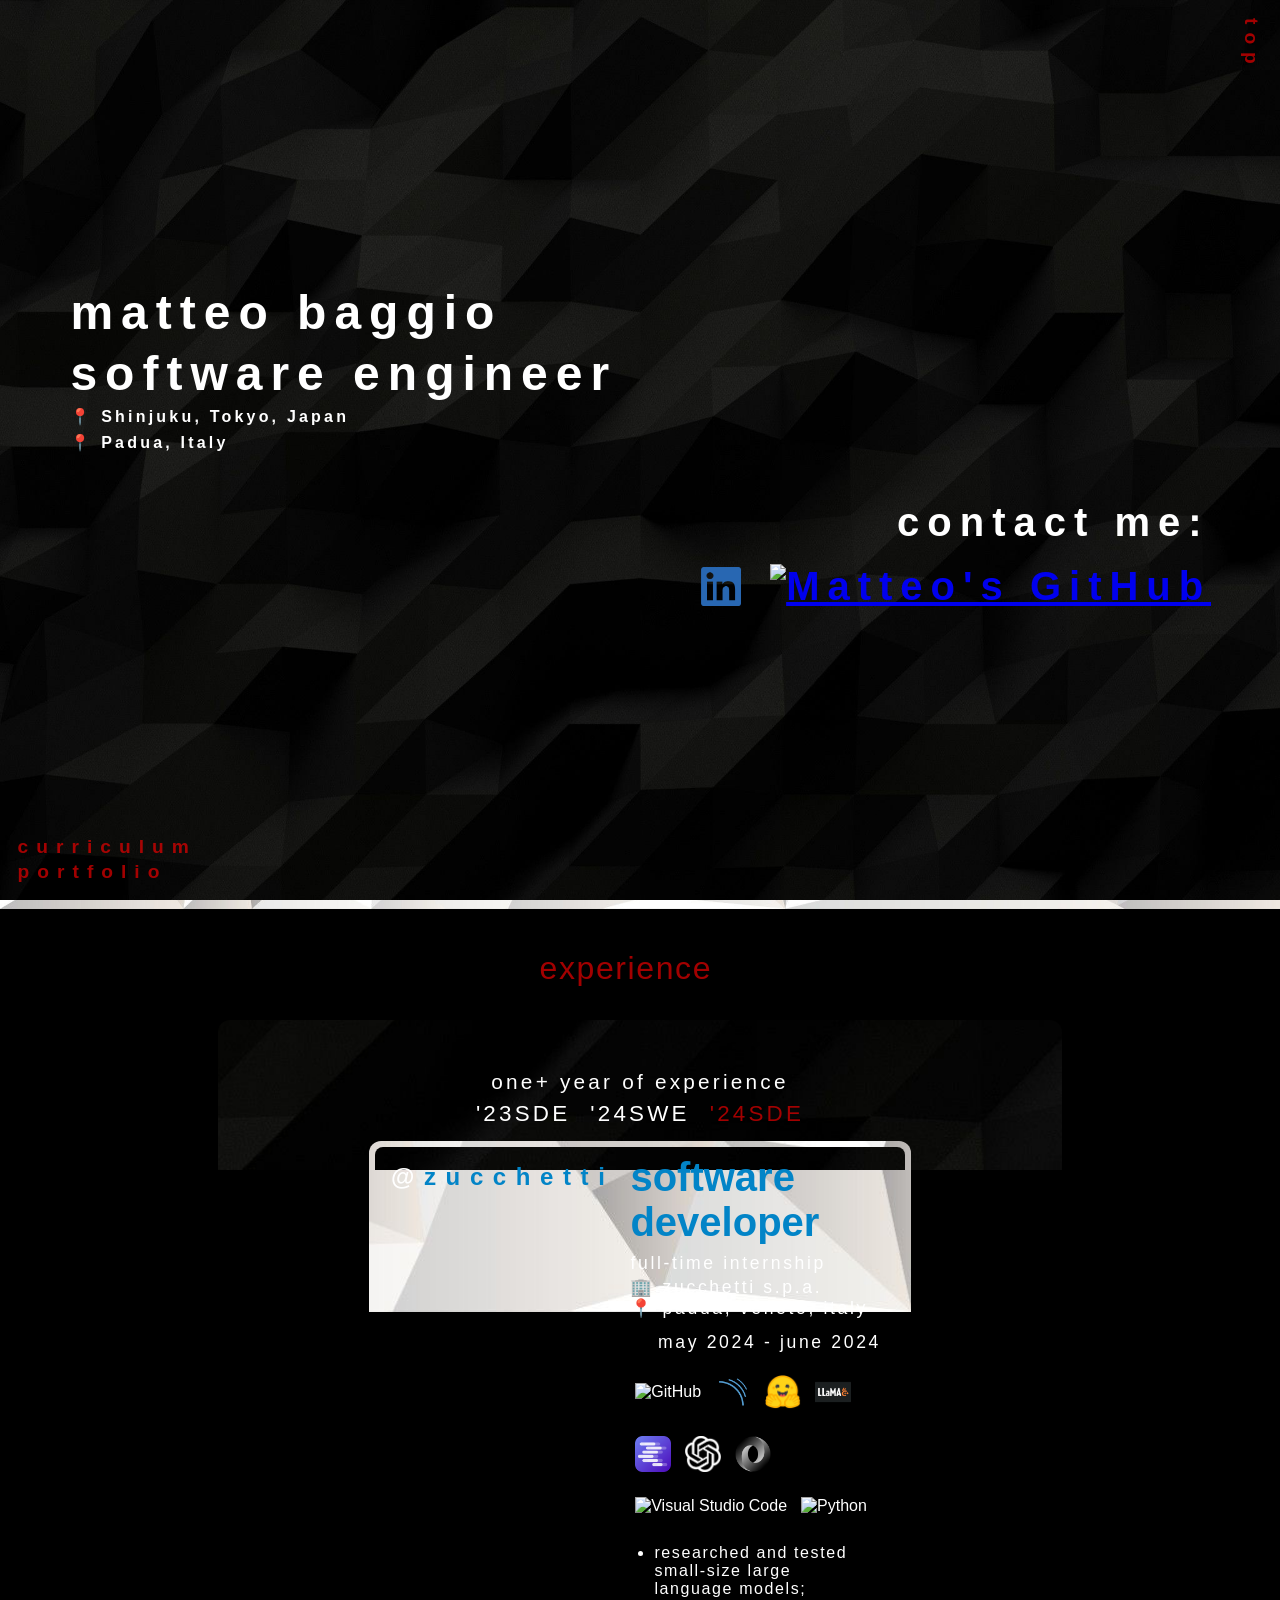
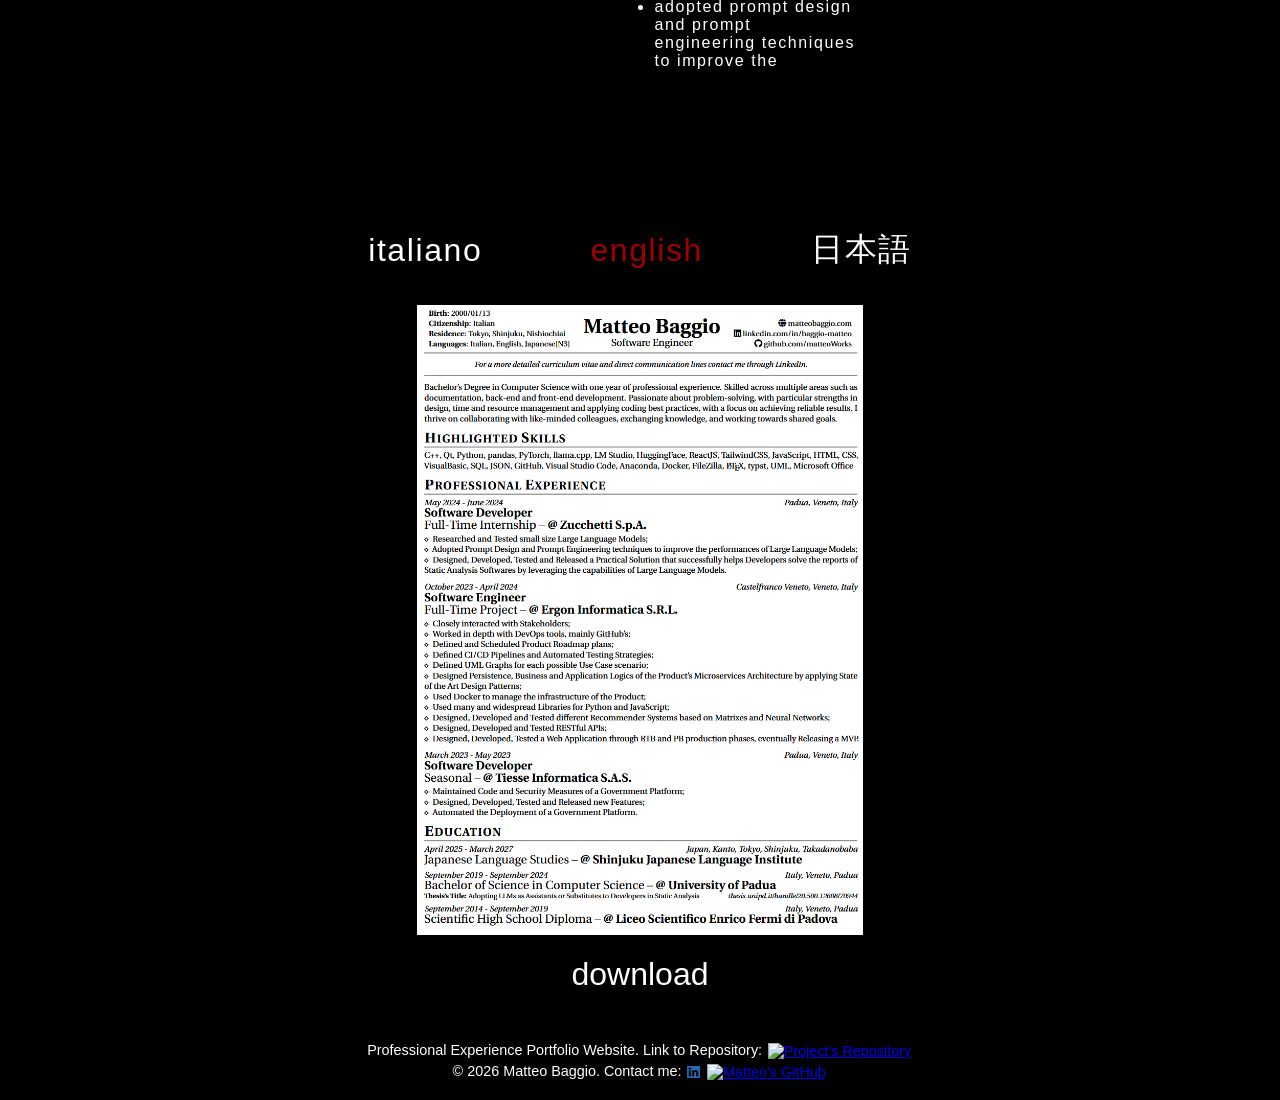
==== index.html @ 472419f5 "Edited "home.html", Added logos" ====
<!DOCTYPE html>
<html lang="en">
    <head>
        <meta charset="UTF-8">
        <meta name="viewport" content="width=device-width, initial-scale=1.0">
        <link rel="stylesheet" href="css/styles.css">
        
        <title>Matteo Baggio</title>
        <link rel="icon" href="favicon.png">
        <meta property="og:title" content="Matteo Baggio">
        <meta property="og:description" content="Portfolio Website">
        <meta property="og:url" content="https://matteobaggio.com">
        <meta property="og:type" content="website">
    </head>
    <body>
        
        <section id="landing">
            <div id="introduction">
                <div class="left">
                    <p>matteo baggio</p>
                    <p>software engineer</p>
                    <p style="font-size: 1rem; letter-spacing: 0.2rem;">&#x1F4CD; Shinjuku, Tokyo, Japan</p>
                    <p style="font-size: 1rem; letter-spacing: 0.2rem;">&#x1F4CD; Padua, Italy</p>
                    <!--<p style="font-size: 1rem; letter-spacing: 0.2rem;">speak <img style="width: 20px; height: auto;" src="assets/language/flag_italy.png" alt="Italian"><img style="width: 20px; height: auto;" src="assets/language/flag_uk.png" alt="English"><img style="width: 20px; height: auto;" src="assets/language/flag_japan.png" alt="Japanese"></p>-->
                </div>
                <div class="right">
                    <p>contact me:</p>
                    <a href="https://it.linkedin.com/in/baggio-matteo" target="_blank" rel="noopener noreferrer"><img src="assets/logoAssets/logo_linkedin.png" alt="Matteo's LinkedIn"></a>
                    <a href="https://github.com/matteoWorks" target="_blank" rel="noopener noreferrer"><img src="assets/logoAssets/logo_github_night.png" alt="Matteo's GitHub"></a>
                </div>
            </div>
        </section>

        <section id="portfolio">
            <div id="portfolioButtons" class="buttonArea">
                <button data-target="projects">
                    projects
                </button>
                <button data-target="experience" class="active">
                    experience
                </button>
                <button data-target="education">
                    education
                </button>
            </div>
            <!-- PROJECTS -->
            <div id="projects" class="portfolioBox">
                <p class="portfolioBoxInfo" style="font-size: 1.2rem;margin-bottom: 0.8rem;">five+ years of projects</p>
                <!-- PROFESSIONAL PROJECTS BUTTONS -->
                <div class="experienceButtons" id="experienceButtonsPROJECTS"> 
                    <button data-target="bsc_oop22">
                        '22BSc/OOP
                    </button>
                    <button data-target="bsc_db22">
                        '22BSc/DB
                    </button>
                    <button data-target="bsc_web23">
                        '23BSc/WEB
                    </button>
                    <button data-target="sde_erp23">
                        '23SDE/ERP
                    </button>
                    <button data-target="swe_ml24">
                        '24SWE/ML
                    </button>
                    <button data-target="p_web24">
                        '24p/WEB
                    </button>
                    <button data-target="sde_llm24">
                        '24SDE/LLM
                    </button>
                    <button data-target="p_llm25" class="active">
                        '25p/LLM
                    </button>
                    <button data-target="p_web26">
                        '26p/WEB
                    </button>
                </div>
                <div class="experienceBoxBorder">
                    <!-- p WEB 26 -->
                    <div class="experienceBox" id="p_web26">
                        <div class="boxCompanyName">
                            @<span style="color: #3b9c96;"><a href="https://matteobaggio.com/" target="_blank" rel="noopener noreferrer">matteobaggio</a></span>
                        </div>
                        <div class="boxExperienceContent">
                            <h1 class="boxExperienceTitle" style="color: #3b9c96;">
                                portfolio website
                            </h1>
                            <p class="boxExperienceInfos">
                                <span>single-page website</span>
                                <span>&#x1F4A1; personal project</span>
                                <span>march 2026</span>
                            </p>
                            <p class="boxSkillsImages">
                                <img src="assets/logoAssets/logo_github_night.png" alt="GitHub" title="GitHub">
                                <img src="assets/logoAssets/logo_visualstudiocode.png" alt="Visual Studio Code" title="Visual Studio Code">
                                <img src="assets/logoAssets/logo_html5.png" alt="HTML5" title="HTML5">
                                <img src="assets/logoAssets/logo_css3.png" alt="CSS3" title="CSS3">
                                <img src="assets/logoAssets/logo_javascript.png" alt="JavaScript" title="JavaScript">
                            </p>
                            <p class="boxExperienceDetails">
                                <ul class="boxDetailsList">
                                    <li class="boxDetailsListItem">
                                        personal project;
                                    </li>
                                    <li class="boxDetailsListItem">
                                        simple single page portfolio website;
                                    </li>
                                    <li class="boxDetailsListItem">
                                        showcases a complete portfolio, including projects, professional experience and education;
                                    </li>
                                    <li class="boxDetailsListItem">
                                        includes curricula vitae, allowing visitors to download them;
                                    </li>
                                    <li class="boxDetailsListItem">
                                        developed mainly for personal use, but simple enough for others to explore and customize without difficulty.
                                    </li>
                                </ul>
                            </p>
                            <p class="boxOther" id="projects_personal_other">
                                <a href="https://matteobaggio.com" target="_blank" rel="noopener noreferrer">project result</a>
                                <a href="https://github.com/matteoWorks/PortfolioWebsite" target="_blank" rel="noopener noreferrer">github repository</a>
                            </p>
                        </div>
                    </div>
                    <!-- END p WEB 26 -->
                    <!-- p LLM 25 -->
                    <div class="experienceBox active" id="p_llm25">
                        <div class="boxCompanyName">
                            @<span style="color: #7c3aed;"><a href="https://matteobaggio.com/" target="_blank" rel="noopener noreferrer">matteobaggio</a></span>
                        </div>
                        <div class="boxExperienceContent">
                            <h1 class="boxExperienceTitle" style="color: #7c3aed;">
                                image to playlist application
                            </h1>
                            <p class="boxExperienceInfos">
                                <span>web application</span>
                                <span>&#x1F4A1; personal project</span>
                                <span>february 2025</span>
                            </p>
                            <p class="boxSkillsImages">
                                <img src="assets/logoAssets/logo_github_night.png" alt="GitHub" title="GitHub">
                                <img src="assets/logoAssets/logo_visualstudiocode.png" alt="Visual Studio Code" title="Visual Studio Code">
                                <img src="assets/logoAssets/logo_docker.png" alt="Docker" title="Docker">
                                <img src="assets/logoAssets/logo_html5.png" alt="HTML5" title="HTML5">
                                <img src="assets/logoAssets/logo_css3.png" alt="CSS3" title="CSS3">
                                <img src="assets/logoAssets/logo_javascript.png" alt="JavaScript" title="JavaScript">
                                <img src="assets/logoAssets/logo_spotify.png" alt="Spotify APIs" title="Spotify APIs">
                                <img src="assets/logoAssets/logo_python.png" alt="Python" title="Python">
                                <img src="assets/logoAssets/logo_flask.png" alt="Flask" title="Flask">
                                <img src="assets/logoAssets/logo_huggingface.png" alt="HuggingFace" title="HuggingFace">
                                <img src="assets/logoAssets/logo_lmstudio.png" alt="LM Studio" title="LM Studio">
                                <img src="assets/logoAssets/logo_openapi_night.png" alt="openAI APIs" title="openAI APIs">
                            </p>
                            <p class="boxExperienceDetails">
                                <ul class="boxDetailsList">
                                    <li class="boxDetailsListItem">
                                        personal project;
                                    </li>
                                    <li class="boxDetailsListItem">
                                        web application that allows users to connect to spotify, upload a picture and obtain a playlist that can be saved on their account, eliciting large language models capabilities;
                                    </li>
                                    <li class="boxDetailsListItem">
                                        implemented a simple web interface;
                                    </li>
                                    <li class="boxDetailsListItem">
                                        studied how the spotify apis work;
                                    </li>
                                    <li class="boxDetailsListItem">
                                        implemented the connection and creation of a session through spotify apis;
                                    </li>
                                    <li class="boxDetailsListItem">
                                        adopted prompt design and prompt engineering techniques to elicit large language model capabilities and obtain a suggested playlist from an image;
                                    </li>
                                    <li class="boxDetailsListItem">
                                        kind of expensive token wise so cannot currently make an application :&rpar;
                                    </li>
                                </ul>
                            </p>
                            <div class="boxOther" id="projects_personal_other">
                                <!--
                                <h3 style="color: #7c3aed;">demo video :&rpar;</h3>
                                <video controls>
                                    <source src="assets/other/p_llm25_demo.mov" type="video/quicktime">
                                    your browser does not support the video tag
                                </video>
                                -->
                            </div>
                        </div>
                    </div>
                    <!-- END p LLM 25 -->
                    <!-- SDE LLM 24 -->
                    <div class="experienceBox" id="sde_llm24">
                        <div class="boxCompanyName">
                            @<span style="color: #0284c7;"><a href="https://www.zucchetti.com" target="_blank" rel="noopener noreferrer">zucchetti</a></span>
                        </div>
                        <div class="boxExperienceContent">
                            <h1 class="boxExperienceTitle" style="color: #0284c7;">
                                sonarqube llm assistant
                            </h1>
                            <p class="boxExperienceInfos">
                                <span>static analysis software assistant</span>
                                <span>&#x1F393; bachelor of science thesis, unipd</span>
                                <span>&#x1F3E2; zucchetti, padua</span>
                                <span>may 2024 - june 2024</span>
                            </p>
                            <p class="boxSkillsImages">
                                <img src="assets/logoAssets/logo_github_night.png" alt="GitHub" title="GitHub">
                                <img src="assets/logoAssets/logo_sonarqube.png" alt="SonarQube" title="SonarQube">
                                <img src="assets/logoAssets/logo_huggingface.png" alt="HuggingFace" title="HuggingFace">
                                <img src="assets/logoAssets/logo_llamacpp.png" alt="llama.cpp" title="llama.cpp">
                                <img src="assets/logoAssets/logo_lmstudio.png" alt="LM Studio" title="LM Studio">
                                <img src="assets/logoAssets/logo_openapi_night.png" alt="openAI APIs" title="openAI APIs">
                                <img src="assets/logoAssets/logo_json.png" alt="JSON" title="JSON">
                                <img src="assets/logoAssets/logo_visualstudiocode.png" alt="Visual Studio Code" title="Visual Studio Code">
                                <img src="assets/logoAssets/logo_python.png" alt="Python" title="Python">
                            </p>
                            <p class="boxExperienceDetails">
                                <ul class="boxDetailsList">
                                    <li class="boxDetailsListItem">
                                        bachelor of science thesis project;
                                    </li>
                                    <li class="boxDetailsListItem">
                                        research and development project executed during an internship at zucchetti;
                                    </li>
                                    <li class="boxDetailsListItem">
                                        studied how the sonarqube software and its apis work;
                                    </li>
                                    <li class="boxDetailsListItem">
                                        studied how the openai apis work;
                                    </li>
                                    <li class="boxDetailsListItem">
                                        researched and tested small-size large language models;
                                    </li>
                                    <li class="boxDetailsListItem">
                                        adopted prompt design and prompt engineering techniques to improve the performances of large language models;
                                    </li>
                                    <li class="boxDetailsListItem">
                                        implemented a practical solution that successfully helps developers solve the reports of the static analysis software sonarqube by leveraging the capabilities of large language models;
                                    </li>
                                    <li class="boxDetailsListItem">
                                        documented the above in my bachelor of sciences in computer science thesis: "adopting large language models as assistants or substitutes to developers in static analysis". 
                                    </li>
                                </ul>
                            </p>
                            <p class="boxOther" id="projects_zucchetti_other">
                                <a href="https://thesis.unipd.it/handle/20.500.12608/70944" target="_blank" rel="noopener noreferrer">link to thesis</a>
                                <a href="https://github.com/matteoWorks/SonarQubeLLMAssistant" target="_blank" rel="noopener noreferrer">github repository</a>
                            </p>
                        </div>
                    </div>
                    <!-- END SDE LLM 24 -->
                    <!-- p WEB 24 -->
                    <div class="experienceBox" id="p_web24">
                        <div class="boxCompanyName">
                            @<span style="color: #3b9c96;"><a href="https://matteobaggio.com/" target="_blank" rel="noopener noreferrer">matteobaggio</a></span>
                        </div>
                        <div class="boxExperienceContent">
                            <h1 class="boxExperienceTitle" style="color: #3b9c96;">
                                simple portfolio website
                            </h1>
                            <p class="boxExperienceInfos">
                                <span>single-page website</span>
                                <span>&#x1F4A1; personal project</span>
                                <span>may 2024 - june 2024</span>
                            </p>
                            <p class="boxSkillsImages">
                                <img src="assets/logoAssets/logo_github_night.png" alt="GitHub" title="GitHub">
                                <img src="assets/logoAssets/logo_visualstudiocode.png" alt="Visual Studio Code" title="Visual Studio Code">
                                <img src="assets/logoAssets/logo_html5.png" alt="HTML5" title="HTML5">
                                <img src="assets/logoAssets/logo_css3.png" alt="CSS3" title="CSS3">
                                <img src="assets/logoAssets/logo_javascript.png" alt="JavaScript" title="JavaScript">
                                <img src="assets/logoAssets/logo_nodejs.png" alt="NodeJS" title="NodeJS">
                                <img src="assets/logoAssets/logo_npm.png" alt="npm" title="npm">
                                <img src="assets/logoAssets/logo_reactjs.png" alt="ReactJS" title="ReactJS">
                                <img src="assets/logoAssets/logo_tailwindcss.png" alt="TailwindCSS" title="TailwindCSS">
                                <img src="assets/logoAssets/logo_json.png" alt="JSON" title="JSON">
                            </p>
                            <p class="boxExperienceDetails">
                                <ul class="boxDetailsList">
                                    <li class="boxDetailsListItem">
                                        personal project;
                                    </li>
                                    <li class="boxDetailsListItem">
                                        simple, design-focused single-page portfolio website that is easy to setup;
                                    </li>
                                    <li class="boxDetailsListItem">
                                        showcases various achievements, including professional experience, education, certificates and skills;
                                    </li>
                                    <li class="boxDetailsListItem">
                                        no longer maintained.
                                    </li>
                                </ul>
                            </p>
                            <p class="boxOther" id="projects_personal_other">
                                <a href="https://matteobaggio.com/old" target="_blank" rel="noopener noreferrer">project result</a>
                                <a href="https://github.com/matteoWorks/SimplePortfolioWebsite" target="_blank" rel="noopener noreferrer">github repository</a>
                            </p>
                        </div>
                    </div>
                    <!-- END p WEB 24 -->
                    <!-- SWE ML 24 -->
                    <div class="experienceBox" id="swe_ml24">
                        <div class="boxCompanyName">
                            @<span style="color: #22c55e;"><a href="https://www.tiesseinformatica.it/" target="_blank" rel="noopener noreferrer">ergon informatica</a></span>
                        </div>
                        <div class="boxExperienceContent">
                            <h1 class="boxExperienceTitle" style="color: #22c55e;">
                                recommender system,<br>
                                wholesale products
                            </h1>
                            <p class="boxExperienceInfos">
                                <span>ml model &amp; web application</span>
                                <span>&#x1F393; software engineering, unipd</span>
                                <span>&#x1F3E2; ergon informatica, castelfranco veneto</span>
                                <span>october 2023 - april 2024</span>
                            </p>
                            <p class="boxSkillsImages">
                                <img src="assets/logoAssets/logo_github_night.png" alt="GitHub" title="GitHub">
                                <img src="assets/logoAssets/logo_githubactions.png" alt="GitHub Actions" title="GitHub Actions">
                                <img src="assets/logoAssets/logo_ruff.png" alt="Ruff" title="Ruff">
                                <img src="assets/logoAssets/logo_eslint.png" alt="ESLint" title="ESLint">
                                <img src="assets/logoAssets/logo_pytest.png" alt="pytest" title="pytest">
                                <img src="assets/logoAssets/logo_jest.png" alt="Jest" title="Jest">
                                <img src="assets/logoAssets/logo_codecov.png" alt="Codecov" title="Codecov">
                                <img src="assets/logoAssets/logo_uml.png" alt="UML" title="UML">
                                <img src="assets/logoAssets/logo_staruml.png" alt="StarUML" title="StarUML">
                                <img src="assets/logoAssets/logo_docker.png" alt="Docker" title="Docker">
                                <img src="assets/logoAssets/logo_visualstudiocode.png" alt="Visual Studio Code" title="Visual Studio Code">
                                <img src="assets/logoAssets/logo_sql.png" alt="SQL" title="SQL">
                                <img src="assets/logoAssets/logo_sql_mysql.png" alt="MySQL" title="MySQL">
                                <img src="assets/logoAssets/logo_anaconda.png" alt="Anaconda" title="Anaconda">
                                <img src="assets/logoAssets/logo_python.png" alt="Python" title="Python">
                                <img src="assets/logoAssets/logo_python_pandas.png" alt="pandas" title="pandas">
                                <img src="assets/logoAssets/logo_python_pytorch.png" alt="PyTorch" title="PyTorch">
                                <img src="assets/logoAssets/logo_flask.png" alt="Flask" title="Flask">
                                <img src="assets/logoAssets/logo_html5.png" alt="HTML5" title="HTML5">
                                <img src="assets/logoAssets/logo_css3.png" alt="CSS3" title="CSS3">
                                <img src="assets/logoAssets/logo_javascript.png" alt="JavaScript" title="JavaScript">
                                <img src="assets/logoAssets/logo_nodejs.png" alt="NodeJS" title="NodeJS">
                                <img src="assets/logoAssets/logo_npm.png" alt="npm" title="npm">
                                <img src="assets/logoAssets/logo_reactjs.png" alt="ReactJS" title="ReactJS">
                                <img src="assets/logoAssets/logo_tailwindcss.png" alt="TailwindCSS" title="TailwindCSS">
                                <img src="assets/logoAssets/logo_axios.png" alt="Axios" title="Axios">
                                <img src="assets/logoAssets/logo_express_night.png" alt="Express" title="Express">
                                <img src="assets/logoAssets/logo_json.png" alt="JSON" title="JSON">
                                <img src="assets/logoAssets/logo_latex_night.png" alt="LaTeX" title="LaTeX">
                            </p>
                            <p class="boxExperienceDetails">
                                <ul class="boxDetailsList">
                                    <li class="boxDetailsListItem">
                                        software engineering course [SCP4065580] project;
                                    </li>
                                    <li class="boxDetailsListItem">
                                        project executed for ergon informatica;
                                    </li>
                                    <li class="boxDetailsListItem">
                                        defined and scheduled product roadmap plans;
                                    </li>
                                    <li class="boxDetailsListItem">
                                        defined ci/cd pipelines and automated testing strategies;
                                    </li>
                                    <li class="boxDetailsListItem">
                                        implemented and tested different recommender system based on matrixes and neural networks;
                                    </li>
                                    <li class="boxDetailsListItem">
                                        implemented restful apis;
                                    </li>
                                    <li class="boxDetailsListItem">
                                        implemented a web application;
                                    </li>
                                    <li class="boxDetailsListItem">
                                        thoroughly documented the above using state of the art practices;
                                    </li>
                                </ul>
                            </p>
                            <p class="boxOther" id="projects_ergon_other">
                                <a href="https://github.com/farmacodeunipd/mvp" target="_blank" rel="noopener noreferrer">project mvp</a>
                                <a href="https://github.com/farmacodeunipd/farmacode/tree/main/documentazione" target="_blank" rel="noopener noreferrer">project documentation</a>
                                <a href="https://farmacodeunipd.github.io/" target="_blank" rel="noopener noreferrer">project documentation website</a>
                            </p>
                        </div>
                    </div>
                    <!-- END SWE ML 24 -->
                    <!-- SDE ERP 23 -->
                    <div class="experienceBox" id="sde_erp23">
                        <div class="boxCompanyName">
                            @<span style="color: #ea580c;"><a href="https://www.tiesseinformatica.it/" target="_blank" rel="noopener noreferrer">tiesse informatica</a></span>
                        </div>
                        <div class="boxExperienceContent">
                            <h1 class="boxExperienceTitle" style="color: #ea580c;">
                                mygraweb
                            </h1>
                            <p class="boxExperienceInfos">
                                <span>government erp platform</span>
                                <span>&#x1F3E2; tiesse informatica, padua</span>
                                <span>march 2023 - may 2023</span>
                            </p>
                            <p class="boxSkillsImages">
                                <img src="assets/logoAssets/logo_visualstudiocode.png" alt="Visual Studio Code" title="Visual Studio Code">
                                <img src="assets/logoAssets/logo_net.png" alt=".NET" title=".NET">
                                <img src="assets/logoAssets/logo_visualbasic.png" alt="VisualBasic" title="VisualBasic">
                                <img src="assets/logoAssets/logo_sql.png" alt="SQL" title="SQL">
                                <img src="assets/logoAssets/logo_sql_microsoftsqlserver.png" alt="Microsoft SQL Server" title="Microsoft SQL Server">
                                <img src="assets/logoAssets/logo_filezilla.png" alt="FileZilla" title="FileZilla">
                                <img src="assets/logoAssets/logo_python.png" alt="Python" title="Python">
                                <img src="assets/logoAssets/logo_python_pandas.png" alt="pandas" title="pandas">
                            </p>
                            <p class="boxExperienceDetails">
                                <ul class="boxDetailsList">
                                    <li class="boxDetailsListItem">
                                        government erp platform;
                                    </li>
                                    <li class="boxDetailsListItem">
                                        maintained the code;
                                    </li>
                                    <li class="boxDetailsListItem">
                                        improved the security measures;
                                    </li>
                                    <li class="boxDetailsListItem">
                                        implemented and released new features;
                                    </li>
                                    <li class="boxDetailsListItem">
                                        automated the deployment of the platform;
                                    </li>
                                </ul>
                            </p>
                            <p class="boxOther" id="projects_tiesse_other">
                                <a href="https://repertoriofami1.interno.gov.it/2024/03/15/prodotto-4457/" target="_blank" rel="noopener noreferrer">platform manual - govt website</a>
                            </p>
                        </div>
                    </div>
                    <!-- END SDE ERP 23 -->
                    <!-- BSC WEB 23 -->
                    <div class="experienceBox" id="bsc_web23">
                        <div class="boxCompanyName">
                            @<span style="color: #b91c1c;"><a href="https://www.unipd.it/en/" target="_blank" rel="noopener noreferrer">unipd</a></span>
                        </div>
                        <div class="boxExperienceContent">
                            <h1 class="boxExperienceTitle" style="color: #b91c1c;">
                                starred recipees
                            </h1>
                            <p class="boxExperienceInfos">
                                <span>accessible website</span>
                                <span>&#x1F393; web technologies, unipd</span>
                                <span>february 2023 - june 2023</span>
                            </p>
                            <p class="boxSkillsImages">
                                <img src="assets/logoAssets/logo_github_night.png" alt="GitHub" title="GitHub">
                                <img src="assets/logoAssets/logo_visualstudiocode.png" alt="Visual Studio Code" title="Visual Studio Code">
                                <img src="assets/logoAssets/logo_html5.png" alt="HTML5" title="HTML5">
                                <img src="assets/logoAssets/logo_css3.png" alt="CSS3" title="CSS3">
                                <img src="assets/logoAssets/logo_javascript.png" alt="JavaScript" title="JavaScript">
                                <img src="assets/logoAssets/logo_php.png" alt="PHP" title="PHP">
                                <img src="assets/logoAssets/logo_sql.png" alt="SQL" title="SQL">
                                <img src="assets/logoAssets/logo_sql_mysql.png" alt="MySQL" title="MySQL">
                                <img src="assets/logoAssets/logo_filezilla.png" alt="FileZilla" title="FileZilla">
                            </p>
                            <p class="boxExperienceDetails">
                                <ul class="boxDetailsList">
                                    <li class="boxDetailsListItem">
                                        web technologies course [SCP4065581] project;
                                    </li>
                                    <li class="boxDetailsListItem">
                                        performed a simple requirement analysis for the product;
                                    </li>
                                    <li class="boxDetailsListItem">
                                        applied state of the art accessibility practices for web development;
                                    </li>
                                    <li class="boxDetailsListItem">
                                        implemented the database for the website;
                                    </li>
                                    <li class="boxDetailsListItem">
                                        implemented the website, keeping in mind accessibility best practices;
                                    </li>
                                    <li class="boxDetailsListItem">
                                        documented the above in a project report.
                                    </li>
                                </ul>
                            </p>
                            <p class="boxOther" id="projects_bsc_other">
                                <a href="https://gitfront.io/r/matteoWorks/8U2fguu2iMqz/UniversityProjects/raw/Web%20Technologies/Relazione.pdf" target="_blank" rel="noopener noreferrer">project report</a>
                            </p>
                        </div>
                    </div>
                    <!-- END BSC WEB 23 -->
                    <!-- BSC DB 22 -->
                    <div class="experienceBox" id="bsc_db22">
                        <div class="boxCompanyName">
                            @<span style="color: #b91c1c;"><a href="https://www.unipd.it/en/" target="_blank" rel="noopener noreferrer">unipd</a></span>
                        </div>
                        <div class="boxExperienceContent">
                            <h1 class="boxExperienceTitle" style="color: #b91c1c;">
                                private club
                            </h1>
                            <p class="boxExperienceInfos">
                                <span>database</span>
                                <span>&#x1F393; databases, unipd</span>
                                <span>march 2022 - may 2022</span>
                            </p>
                            <p class="boxSkillsImages">
                                <img src="assets/logoAssets/logo_sql.png" alt="SQL" title="SQL">
                                <img src="assets/logoAssets/logo_sql_mysql.png" alt="MySQL" title="MySQL">
                                <img src="assets/logoAssets/logo_visualstudiocode.png" alt="Visual Studio Code" title="Visual Studio Code">
                            </p>
                            <p class="boxExperienceDetails">
                                <ul class="boxDetailsList">
                                    <li class="boxDetailsListItem">
                                        databases course [SCP4065533] project;
                                    </li>
                                    <li class="boxDetailsListItem">
                                        performed a simple requirement analysis for the product;
                                    </li>
                                    <li class="boxDetailsListItem">
                                        designed a conceptual E-R model, followed by a logical E-R model;
                                    </li>
                                    <li class="boxDetailsListItem">
                                        designed and developed search indexes and often used queries;
                                    </li>
                                    <li class="boxDetailsListItem">
                                        documented the above in a project report.
                                    </li>
                                </ul>
                            </p>
                            <p class="boxOther" id="projects_bsc_other">
                                <a href="https://gitfront.io/r/matteoWorks/8U2fguu2iMqz/UniversityProjects/raw/Databases/Private%20Club.pdf" target="_blank" rel="noopener noreferrer">project report</a>
                            </p>
                        </div>
                    </div>
                    <!-- END BSC DB 22 -->
                    <!-- BSC OOP 22 -->
                    <div class="experienceBox" id="bsc_oop22">
                        <div class="boxCompanyName">
                            @<span style="color: #b91c1c;"><a href="https://www.unipd.it/en/" target="_blank" rel="noopener noreferrer">unipd</a></span>
                        </div>
                        <div class="boxExperienceContent">
                            <h1 class="boxExperienceTitle" style="color: #b91c1c;">
                                graph generator
                            </h1>
                            <p class="boxExperienceInfos">
                                <span>c++ application</span>
                                <span>&#x1F393; object oriented programming, unipd</span>
                                <span>december 2021 - february 2022</span>
                            </p>
                            <p class="boxSkillsImages">
                                <img src="assets/logoAssets/logo_visualstudiocode.png" alt="Visual Studio Code" title="Visual Studio Code">
                                <img src="assets/logoAssets/logo_cpp.png" alt="C++" title="C++">
                                <img src="assets/logoAssets/logo_qt.png" alt="Qt" title="Qt">
                                <img src="assets/logoAssets/logo_json.png" alt="JSON" title="JSON">
                                <img src="assets/logoAssets/logo_gcc.png" alt="GCC" title="GCC">
                            </p>
                            <p class="boxExperienceDetails">
                                <ul class="boxDetailsList">
                                    <li class="boxDetailsListItem">
                                        object oriented programming course [SC02123180] project;
                                    </li>
                                    <li class="boxDetailsListItem">
                                        designed and developed an intuitive user interface;
                                    </li>
                                    <li class="boxDetailsListItem">
                                        designed and developed classes structured in different hierarchies;
                                    </li>
                                    <li class="boxDetailsListItem">
                                        designed and developed classes that utilize inheritance polymorphism;
                                    </li>
                                    <li class="boxDetailsListItem">
                                        designed and developed an i/o system utilizing a local JSON file;
                                    </li>
                                    <li class="boxDetailsListItem">
                                        documented the above in a project report.
                                    </li>
                                </ul>
                            </p>
                            <p class="boxOther" id="projects_bsc_other">
                                <a href="https://gitfront.io/r/matteoWorks/8U2fguu2iMqz/UniversityProjects/raw/Object%20Oriented%20Programming/Relazione.pdf" target="_blank" rel="noopener noreferrer">project report</a>
                            </p>
                        </div>
                    </div>
                    <!-- END BSC OOP 22 -->
                </div>
                
            </div>
            <!-- EXPERIENCES -->
            <div id="experience" class="portfolioBox active">
                <p class="portfolioBoxInfo">one+ year of experience</p>
                <!-- EXPERIENCE BUTTONS -->
                <div class="experienceButtons"> 
                    <button data-target="job_tiesseInformatica_softwareDeveloper_seasonal">
                        '23SDE
                    </button>
                    <button data-target="job_ergonInformatica_softwareEngineer_project">
                        '24SWE
                    </button>
                    <button data-target="job_zucchetti_softwareDeveloper_internship" class="active">
                        '24SDE
                    </button>
                </div>
                <div class="experienceBoxBorder">
                    <!-- ZUCCHETTI -->
                    <div class="experienceBox active" id="job_zucchetti_softwareDeveloper_internship">
                        <div class="boxCompanyName">
                            @<span style="color: #0284c7;"><a href="https://www.zucchetti.com" target="_blank" rel="noopener noreferrer">zucchetti</a></span>
                        </div>
                        <div class="boxExperienceContent">
                            <h1 class="boxExperienceTitle" style="color: #0284c7;">
                                software developer
                            </h1>
                            <p class="boxExperienceInfos">
                                <span>full-time internship</span>
                                <span>&#x1F3E2; zucchetti s.p.a.</span>
                                <span>&#x1F4CD; padua, veneto, italy</span>
                                <span>may 2024 - june 2024</span>
                            </p>
                            <p class="boxSkillsImages">
                                <img src="assets/logoAssets/logo_github_night.png" alt="GitHub" title="GitHub">
                                <img src="assets/logoAssets/logo_sonarqube.png" alt="SonarQube" title="SonarQube">
                                <img src="assets/logoAssets/logo_huggingface.png" alt="HuggingFace" title="HuggingFace">
                                <img src="assets/logoAssets/logo_llamacpp.png" alt="llama.cpp" title="llama.cpp">
                                <img src="assets/logoAssets/logo_lmstudio.png" alt="LM Studio" title="LM Studio">
                                <img src="assets/logoAssets/logo_openapi_night.png" alt="openAI APIs" title="openAI APIs">
                                <img src="assets/logoAssets/logo_json.png" alt="JSON" title="JSON">
                                <img src="assets/logoAssets/logo_visualstudiocode.png" alt="Visual Studio Code" title="Visual Studio Code">
                                <img src="assets/logoAssets/logo_python.png" alt="Python" title="Python">
                            </p>
                            <p class="boxExperienceDetails">
                                <ul class="boxDetailsList">
                                    <li class="boxDetailsListItem">
                                        researched and tested small-size large language models;
                                    </li>
                                    <li class="boxDetailsListItem">
                                        adopted prompt design and prompt engineering techniques to improve the performances of large language models;
                                    </li>
                                    <li class="boxDetailsListItem">
                                        implemented a practical solution that successfully helps developers solve the reports of static analysis softwares by leveraging the capabilities of large language models;
                                    </li>
                                    <li class="boxDetailsListItem">
                                        wrote my bachelor of sciences in computer science thesis: "adopting large language models as assistants or substitutes to developers in static analysis".
                                    </li>
                                </ul>
                            </p>
                            <p class="boxOther" id="job_zucchetti_softwareDeveloper_internship_other">
                                <a href="https://thesis.unipd.it/handle/20.500.12608/70944" target="_blank" rel="noopener noreferrer">link to thesis</a>
                            </p>
                        </div>
                    </div>
                    <!-- END ZUCCHETTI -->
                    <!-- ERGON INFORMATICA -->
                    <div class="experienceBox" id="job_ergonInformatica_softwareEngineer_project">
                        <div class="boxCompanyName">
                            @<span style="color: #22c55e;"><a href="https://www.ergon.it/" target="_blank" rel="noopener noreferrer">ergon informatica</a></span>
                        </div>
                        <div class="boxExperienceContent">
                            <h1 class="boxExperienceTitle" style="color: #22c55e;">
                                software engineer
                            </h1>
                            <p class="boxExperienceInfos">
                                <span>full-time project</span>
                                <span>&#x1F3E2; ergon informatica s.r.l.</span>
                                <span>&#x1F4CD; castelfranco veneto, veneto, italy</span>
                                <span>october 2023 - april 2024</span>
                            </p>
                            <p class="boxSkillsImages">
                                <img src="assets/logoAssets/logo_github_night.png" alt="GitHub" title="GitHub">
                                <img src="assets/logoAssets/logo_githubactions.png" alt="GitHub Actions" title="GitHub Actions">
                                <img src="assets/logoAssets/logo_ruff.png" alt="Ruff" title="Ruff">
                                <img src="assets/logoAssets/logo_eslint.png" alt="ESLint" title="ESLint">
                                <img src="assets/logoAssets/logo_pytest.png" alt="pytest" title="pytest">
                                <img src="assets/logoAssets/logo_jest.png" alt="Jest" title="Jest">
                                <img src="assets/logoAssets/logo_codecov.png" alt="Codecov" title="Codecov">
                                <img src="assets/logoAssets/logo_uml.png" alt="UML" title="UML">
                                <img src="assets/logoAssets/logo_staruml.png" alt="StarUML" title="StarUML">
                                <img src="assets/logoAssets/logo_docker.png" alt="Docker" title="Docker">
                                <img src="assets/logoAssets/logo_visualstudiocode.png" alt="Visual Studio Code" title="Visual Studio Code">
                                <img src="assets/logoAssets/logo_sql.png" alt="SQL" title="SQL">
                                <img src="assets/logoAssets/logo_sql_mysql.png" alt="MySQL" title="MySQL">
                                <img src="assets/logoAssets/logo_anaconda.png" alt="Anaconda" title="Anaconda">
                                <img src="assets/logoAssets/logo_python.png" alt="Python" title="Python">
                                <img src="assets/logoAssets/logo_python_pandas.png" alt="pandas" title="pandas">
                                <img src="assets/logoAssets/logo_python_numpy.png" alt="NumPy" title="NumPy">
                                <img src="assets/logoAssets/logo_python_pytorch.png" alt="PyTorch" title="PyTorch">
                                <img src="assets/logoAssets/logo_flask.png" alt="Flask" title="Flask">
                                <img src="assets/logoAssets/logo_html5.png" alt="HTML5" title="HTML5">
                                <img src="assets/logoAssets/logo_css3.png" alt="CSS3" title="CSS3">
                                <img src="assets/logoAssets/logo_javascript.png" alt="JavaScript" title="JavaScript">
                                <img src="assets/logoAssets/logo_nodejs.png" alt="NodeJS" title="NodeJS">
                                <img src="assets/logoAssets/logo_npm.png" alt="npm" title="npm">
                                <img src="assets/logoAssets/logo_reactjs.png" alt="ReactJS" title="ReactJS">
                                <img src="assets/logoAssets/logo_tailwindcss.png" alt="TailwindCSS" title="TailwindCSS">
                                <img src="assets/logoAssets/logo_axios.png" alt="Axios" title="Axios">
                                <img src="assets/logoAssets/logo_express_night.png" alt="Express" title="Express">
                                <img src="assets/logoAssets/logo_json.png" alt="JSON" title="JSON">
                                <img src="assets/logoAssets/logo_latex_night.png" alt="LaTeX" title="LaTeX">
                                <img src="assets/logoAssets/logo_typst_night.png" alt="typst" title="typst">
                            </p>
                            <p class="boxExperienceDetails">
                                <ul class="boxDetailsList">
                                    <li class="boxDetailsListItem">
                                        closely interacted with stakeholders;
                                    </li>
                                    <li class="boxDetailsListItem">
                                        worked in depth with devops tools, mainly github's;
                                    </li>
                                    <li class="boxDetailsListItem">
                                        defined and scheduled product roadmap plans;
                                    </li>
                                    <li class="boxDetailsListItem">
                                        defined ci/cd pipelines and automated testing strategies;
                                    </li>
                                    <li class="boxDetailsListItem">
                                        designed persistence, business and application logics of the product's microservices architecture by applying state of the art design patterns;
                                    </li>
                                    <li class="boxDetailsListItem">
                                        thoroughly wrote the documentation using state of the art practices;
                                    </li>
                                    <li class="boxDetailsListItem">
                                        implemented and tested different recommender systems based on matrixes and neural networks;
                                    </li>
                                    <li class="boxDetailsListItem">
                                        implemented restful apis;
                                    </li>
                                    <li class="boxDetailsListItem">
                                        implemented a web application through RTB and PB production phases, eventually releasing a MVP.
                                    </li>
                                </ul>
                            </p>
                            <p class="boxOther" id="job_ergonInformatica_softwareEngineer_project_other">
                            </p>
                        </div>
                    </div>
                    <!-- END ERGON INFORMATICA -->
                    <!-- TIESSE INFORMATICA -->
                    <div class="experienceBox" id="job_tiesseInformatica_softwareDeveloper_seasonal">
                        <div class="boxCompanyName">
                            @<span style="color: #ea580c;"><a href="https://www.tiesseinformatica.it/" target="_blank" rel="noopener noreferrer">tiesse informatica</a></span>
                        </div>
                        <div class="boxExperienceContent">
                            <h1 class="boxExperienceTitle" style="color: #ea580c;">
                                software developer
                            </h1>
                            <p class="boxExperienceInfos">
                                <span>seasonal</span>
                                <span>&#x1F3E2; tiesse informatica s.a.s.</span>
                                <span>&#x1F4CD; padua, veneto, italy</span>
                                <span>march 2023 - may 2023</span>
                            </p>
                            <p class="boxSkillsImages">
                                <img src="assets/logoAssets/logo_microsoftword.png" alt="Microsoft Word" title="Microsoft Word">
                                <img src="assets/logoAssets/logo_microsoftexcel.png" alt="Microsoft Excel" title="Microsoft Excel">
                                <img src="assets/logoAssets/logo_visualstudiocode.png" alt="Visual Studio Code" title="Visual Studio Code">
                                <img src="assets/logoAssets/logo_net.png" alt=".NET" title=".NET">
                                <img src="assets/logoAssets/logo_visualbasic.png" alt="VisualBasic" title="VisualBasic">
                                <img src="assets/logoAssets/logo_sql.png" alt="SQL" title="SQL">
                                <img src="assets/logoAssets/logo_sql_microsoftsqlserver.png" alt="Microsoft SQL Server" title="Microsoft SQL Server">
                                <img src="assets/logoAssets/logo_filezilla.png" alt="FileZilla" title="FileZilla">
                                <img src="assets/logoAssets/logo_python.png" alt="Python" title="Python">
                                <img src="assets/logoAssets/logo_python_pandas.png" alt="pandas" title="pandas">
                            </p>
                            <p class="boxExperienceDetails">
                                <ul class="boxDetailsList">
                                    <li class="boxDetailsListItem">
                                        reviewed and improved the documentation;
                                    </li>
                                    <li class="boxDetailsListItem">
                                        advised on state of the art technologies;
                                    </li>
                                    <li class="boxDetailsListItem">
                                        maintained the code of a government platform;
                                    </li>
                                    <li class="boxDetailsListItem">
                                        improved the security of a government platform;
                                    </li>
                                    <li class="boxDetailsListItem">
                                        implemented and released new features;
                                    </li>
                                    <li class="boxDetailsListItem">
                                        automated the deployment of a government platform.
                                    </li>
                                </ul>
                            </p>
                            <p class="boxOther" id="job_tiesseInformatica_softwareDeveloper_seasonal_other">
                            </p>
                        </div>
                    </div>
                    <!-- END TIESSE INFORMATICA -->
                </div>
            </div>
            <!-- EDUCATION -->
            <div id="education" class="portfolioBox">
                <!-- EDUCATION BUTTONS -->
                <p class="portfolioBoxInfo">various education</p>
                <div class="experienceButtons"> 
                    <button data-target="education_highschool_fermi">
                        '19HS
                    </button>
                    <button data-target="education_bachelors_unipd" class="active">
                        '24BSc
                    </button>
                    <button data-target="education_japanese_sng">
                        '27JLS
                    </button>
                    <button data-target="education_certificates">
                        certificates
                    </button>
                </div>
                <div class="experienceBoxBorder">
                    <!-- UNIPD -->
                    <div class="experienceBox active" id="education_bachelors_unipd">
                        <div class="boxCompanyName">
                            @<span style="color: #b91c1c;"><a href="https://www.unipd.it/en/" target="_blank" rel="noopener noreferrer">university of padua</a></span>
                        </div>
                        <div class="boxExperienceContent">
                            <h1 class="boxExperienceTitle" style="color: #b91c1c;">
                                bachelor of science<br>
                                in computer science
                            </h1>
                            <p class="boxExperienceInfos">
                                <span>deparment of mathematics</span>
                                <span>&#x1F393; università degli studi di padova</span>
                                <span>&#x1F4CD; padua, veneto, italy</span>
                                <span>september 2019 - september 2024</span>
                            </p>
                            <p class="boxSkillsImages">
                                <img src="assets/logoAssets/logo_gcc.png" alt="GCC" title="GCC">
                                <img src="assets/logoAssets/logo_visualstudiocode.png" alt="Visual Studio Code" title="Visual Studio Code">
                                <img src="assets/logoAssets/logo_cpp.png" alt="C++" title="C++">
                                <img src="assets/logoAssets/logo_qt.png" alt="Qt" title="Qt">
                                <img src="assets/logoAssets/logo_sql.png" alt="SQL" title="SQL">
                                <img src="assets/logoAssets/logo_sql_postgresql.png" alt="PostgreSQL" title="PostgreSQL">
                                <img src="assets/logoAssets/logo_sql_mysql.png" alt="MySQL" title="MySQL">
                                <img src="assets/logoAssets/logo_json.png" alt="JSON" title="JSON">
                                <img src="assets/logoAssets/logo_matlab.png" alt="MatLab" title="MatLab">
                                <img src="assets/logoAssets/logo_html5.png" alt="HTML5" title="HTML5">
                                <img src="assets/logoAssets/logo_css3.png" alt="CSS3" title="CSS3">
                                <img src="assets/logoAssets/logo_php.png" alt="PHP" title="PHP">
                                <img src="assets/logoAssets/logo_javascript.png" alt="JavaScript" title="JavaScript">
                                <img src="assets/logoAssets/logo_filezilla.png" alt="FileZilla" title="FileZilla">
                                <img src="assets/logoAssets/logo_jupyter.png" alt="Jupyter" title="Jupyter">
                                <img src="assets/logoAssets/logo_python.png" alt="Python" title="Python">
                                <img src="assets/logoAssets/logo_python_pandas.png" alt="pandas" title="pandas">
                                <img src="assets/logoAssets/logo_python_numpy.png" alt="NumPy" title="NumPy">
                                <img src="assets/logoAssets/logo_python_tensorflow.png" alt="TensorFlow" title="TensorFlow">
                                <img src="assets/logoAssets/logo_wireshark.png" alt="Wireshark" title="Wireshark">
                                <img src="assets/logoAssets/logo_idapro.png" alt="IDA Pro" title="IDA Pro">
                                <img src="assets/logoAssets/logo_microsoftexcel.png" alt="Microsoft Excel" title="Microsoft Excel">
                                <img src="assets/logoAssets/logo_github_night.png" alt="GitHub" title="GitHub">
                                <img src="assets/logoAssets/logo_uml.png" alt="UML" title="UML">
                                <img src="assets/logoAssets/logo_staruml.png" alt="StarUML" title="StarUML">
                            </p>
                            <p class="boxExperienceDetails">
                                <ul class="boxDetailsList">
                                    <li class="boxDetailsListItem">
                                        undertook courses related to the department of mathematics, including mathematical analysis, algebra &amp; discrete mathematics, logic, probability &amp; statistics and numerical calculus;
                                    </li>
                                    <li class="boxDetailsListItem">
                                        undertook theoretical courses specific to the computer science program, including computer architecture, operating systems, computer security &amp; networks, automata theory &amp; formal languages, algorithms &amp; data structures and operations research;
                                    </li>
                                    <li class="boxDetailsListItem">
                                        undertook practical courses specific to the computer science program, including programming, object-oriented programming, databases, web technologies and software engineering;
                                    </li>
                                    <li class="boxDetailsListItem">
                                        undertook optional courses, including cybersecurity, machine learning, artificial intelligence and marketing.
                                    </li>
                                    <li class="boxDetailsListItem">
                                        completed multiple projects related to the courses undertaken;
                                    </li>
                                    <li class="boxDetailsListItem">
                                        wrote a bachelor of sciences thesis in computer science: "adopting large language models as assistants or substitutes to developers in static analysis".
                                    </li>
                                </ul>
                            </p>
                            <p class="boxOther" id="education_bachelors_unipd_other">
                                <a href="https://thesis.unipd.it/handle/20.500.12608/70944" target="_blank" rel="noopener noreferrer">link to thesis</a>
                                <a href="https://farmacodeunipd.github.io/" target="_blank" rel="noopener noreferrer">software engineering project website</a>
                                <a href="https://github.com/farmacodeunipd/mvp" target="_blank" rel="noopener noreferrer">software engineering project mvp</a>
                                <a href="https://github.com/farmacodeunipd/farmacode/tree/main/documentazione" target="_blank" rel="noopener noreferrer">software engineering project docs</a>
                                <a href="https://gitfront.io/r/matteoWorks/8U2fguu2iMqz/UniversityProjects/raw/Object%20Oriented%20Programming/Relazione.pdf" target="_blank" rel="noopener noreferrer">object oriented project report</a>
                                <a href="https://gitfront.io/r/matteoWorks/8U2fguu2iMqz/UniversityProjects/raw/Web%20Technologies/Relazione.pdf" target="_blank" rel="noopener noreferrer">web technologies project report</a>
                                <a href="https://gitfront.io/r/matteoWorks/8U2fguu2iMqz/UniversityProjects/raw/Databases/Private%20Club.pdf" target="_blank" rel="noopener noreferrer">databases project report</a>
                            </p>
                        </div>
                    </div>
                    <!-- END UNIPD -->
                    <!-- SNG -->
                    <div class="experienceBox" id="education_japanese_sng">
                        <div class="boxCompanyName">
                            @<span style="color: #e10015;"><a href="https://www.sng.ac.jp/" target="_blank" rel="noopener noreferrer">新宿日本語学校</a></span>
                        </div>
                        <div class="boxExperienceContent">
                            <h1 class="boxExperienceTitle" style="color: #e10015;">
                                japanese language
                            </h1>
                            <p class="boxExperienceInfos">
                                <span>japanese language school</span>
                                <span>&#x1F393; 新宿日本語学校</span>
                                <span>&#x1F4CD; shinjuku, tokyo, japan</span>
                                <span>april 2025 - march 2027</span>
                            </p>
                            <p class="boxSkillsImages">
                                <img src="assets/language/flag_japan.png" alt="Japanese" title="Japanese Language">
                                <img src="assets/language/logo_jlpt_night.png" alt="JLPT" title="JLPT">
                            </p>
                            <p class="boxExperienceDetails">
                                <ul class="boxDetailsList">
                                    <li class="boxDetailsListItem">
                                        actively studied japanese from beginner level;
                                    </li>
                                    <li class="boxDetailsListItem">
                                        participated in multiple presentation projects, including an introduction, a digital story telling, a street interview and a cultural presentation;
                                    </li>
                                    <li class="boxDetailsListItem">
                                        achieved proficiency equivalent to JLPT N2;
                                    </li>
                                    <li class="boxDetailsListItem">
                                        achieved proficiency equivalent to CEFR B1.
                                    </li>
                                </ul>
                            </p>
                            <p class="boxOther" id="education_japanese_sng_other">
                            </p>
                        </div>
                    </div>
                    <!-- END SNG -->
                    <!-- ENRICO FERMI -->
                    <div class="experienceBox" id="education_highschool_fermi">
                        <div class="boxCompanyName">
                            @<span style="color: #3b82f6;"><a href="https://www.liceofermipadova.edu.it/" target="_blank" rel="noopener noreferrer">Liceo Enrico Fermi</a></span>
                        </div>
                        <div class="boxExperienceContent">
                            <h1 class="boxExperienceTitle" style="color: #3b82f6">
                                scientific highschool diploma
                            </h1>
                            
                            <p class="boxExperienceInfos">
                                <span>scientific lyceum, applied sciences</span>
                                <span>&#x1F393; liceo scientifico statale enrico fermi</span>
                                <span>&#x1F4CD; padua, veneto, italy</span>
                                <span>september 2014 - september 2019</span>
                            </p>
                            <p class="boxSkillsImages">
                                <img src="assets/logoAssets/logo_microsoftword.png" alt="Microsoft Word" title="Microsoft Word">
                                <img src="assets/logoAssets/logo_microsoftexcel.png" alt="Microsoft Excel" title="Microsoft Excel">
                                <img src="assets/logoAssets/logo_cpp.png" alt="C++" title="C++">
                                <img src="assets/logoAssets/logo_html5.png" alt="HTML5" title="HTML5">
                                <img src="assets/logoAssets/logo_css3.png" alt="CSS3" title="CSS3">
                                <img src="assets/logoAssets/logo_javascript.png" alt="JavaScript" title="JavaScript">
                                <img src="assets/logoAssets/logo_sql.png" alt="SQL" title="SQL">
                                <img src="assets/language/flag_italy.png" alt="Italian Language" title="Italian Language">
                                <img src="assets/language/flag_uk.png" alt="English Language" title="English Language">
                            </p>
                            <p class="boxExperienceDetails">
                                <ul class="boxDetailsList">
                                    <li class="boxDetailsListItem">
                                        undertook humanities coursework from the italian lyceum curriculum, including italian language and literature, english language and literature, geography, history, philosophy and art history;
                                    </li>
                                    <li class="boxDetailsListItem">
                                        undertook in-depth scientific coursework from the italian lyceum curriculum, including advanced mathematics, physics, chemistry, geology and biology;
                                    </li>
                                    <li class="boxDetailsListItem">
                                        undertook computer science coursework part of the applied sciences curriculum option for scientific lyceums;
                                    </li>
                                    <li class="boxDetailsListItem">
                                        participated in laboratory activities related to physics, chemistry, geology, biology and computer science;
                                    </li>
                                    <li class="boxDetailsListItem">
                                        participated in optional study abroad programs in the united kingdom focused on the english language;
                                    </li>
                                    <li class="boxDetailsListItem">
                                        completed a school-to-work program project involving the development of a database for an archeological excavation site in "via umberto I, padova";
                                    </li>
                                    <li class="boxDetailsListItem">
                                        completed a school-to-work program project involving the development of a database of former students;
                                    </li>
                                    <li class="boxDetailsListItem">
                                        completed a school-to-work program research project in collaboration with CERN in Geneva.
                                    </li>
                                </ul>
                            </p>
                            <p class="boxOther" id="education_highschool_fermi_other">

                            </p>
                        </div>
                    </div>
                    <!-- END ENRICO FERMI -->
                     <!-- CERTIFICATES -->
                    <div class="experienceBox" id="education_certificates">
                        <!--
                        <div class="boxCompanyName">
                            @<span style="color: #7c3aed;"><a href="https://www.udemy.com/" target="_blank" rel="noopener noreferrer">udemy</a></span>
                            @<span style="color: #0284c7;"><a href="https://www.zucchetti.com" target="_blank" rel="noopener noreferrer">zucchetti</a></span>
                        </div>
                        -->
                        <div class="boxExperienceContent">
                            <!-- UDEMY 1 -->
                            <h1 class="boxExperienceTitle" style="color: #7c3aed; font-size: 1.8rem;">
                                artificial intelligence a-z 2026
                            </h1>
                            <p class="boxExperienceInfos">
                                <span>&#x1F393; udemy</span>
                                <span>&#x1F4CD; online</span>
                                <span>may 2026</span>
                            </p>
                            <p class="boxSkillsImages">
                                <img src="assets/logoAssets/logo_anaconda.png" alt="Anaconda" title="Anaconda">
                                <img src="assets/logoAssets/logo_jupyter.png" alt="Jupyter" title="Jupyter">
                                <img src="assets/logoAssets/logo_visualstudiocode.png" alt="Visual Studio Code" title="Visual Studio Code">
                                <img src="assets/logoAssets/logo_python.png" alt="Python" title="Python">
                                <img src="assets/logoAssets/logo_python_numpy.png" alt="NumPy" title="NumPy">
                                <img src="assets/logoAssets/logo_python_pytorch.png" alt="PyTorch" title="PyTorch">
                                <img src="assets/logoAssets/logo_gymnasium_night.png" alt="Gymnasium" title="Gymnasium">
                            </p>
                            <p class="boxExperienceDetails">
                            </p>
                            <p class="boxOther" id="education_certificates_other" >
                                 <a style="color: #7c3aed;" href="https://udemy-certificate.s3.amazonaws.com/image/UC-ce2697ba-7b39-4828-9f07-9a21202affcd.jpg?v=1698341762000" target="_blank" rel="noopener noreferrer">certificate of completion &#40;may 26&#41;</a>
                                 <a style="color: #7c3aed;" href="https://udemy-certificate.s3.amazonaws.com/image/UC-ce2697ba-7b39-4828-9f07-9a21202affcd.jpg?v=1698341762000" target="_blank" rel="noopener noreferrer">certificate of completion &#40;october 23&#41;</a>
                                 <a style="color: #7c3aed;" href="https://github.com/matteoWorks/learningRepository/tree/main/AI%20A-Z%202026" target="_blank" rel="noopener noreferrer">link to learning repository</a>
                            </p>
                            <!-- END UDEMY 1 -->
                            <!-- ZUCCHETTI 1 -->
                            <hr>
                            <h1 class="boxExperienceTitle" style="color: #0284c7; font-size: 1.8rem;">
                                health and safety in the workplace, low risk level
                            </h1>
                            <p class="boxExperienceInfos">
                                <span>&#x1F3E2; zucchetti s.p.a.</span>
                                <span>&#x1F4CD; padua, veneto, italy</span>
                                <span>may 2024</span>
                            </p>
                            <p class="boxSkillsImages">
                            </p>
                            <p class="boxExperienceDetails">
                            </p>
                            <p class="boxOther" id="education_certificates_other" >
                            </p>
                            <!-- END ZUCCHETTI 1 -->
                            <!-- TIESSE 1 -->
                            <hr>
                            <h1 class="boxExperienceTitle" style="color: #ea580c; font-size: 1.8rem;">
                                data protection and information security
                            </h1>
                            <p class="boxExperienceInfos">
                                <span>&#x1F3E2; tiesse informatica s.a.s.</span>
                                <span>&#x1F4CD; padua, veneto, italy</span>
                                <span>april 2023</span>
                            </p>
                            <p class="boxSkillsImages">
                            </p>
                            <p class="boxExperienceDetails">
                            </p>
                            <p class="boxOther" id="education_certificates_other" >
                            </p>
                            <!-- END TIESSE 1 -->
                        </div>
                    </div>
                    <!-- END CERTIFICATES -->
            </div>
            <!--
            <div id="highlightedSkills">
                <span>languages</span>
                    <img src="assets/logoAssets/logo_cpp.png" alt="C++" title="C++">
                    <img src="assets/logoAssets/logo_python.png" alt="Python" title="Python">
                    <img src="assets/logoAssets/logo_javascript.png" alt="JavaScript" title="JavaScript">
                    <img src="assets/logoAssets/logo_html5.png" alt="HTML5" title="HTML5">
                    <img src="assets/logoAssets/logo_css3.png" alt="CSS3" title="CSS3">
                    <img src="assets/logoAssets/logo_visualbasic.png" alt="VisualBasic" title="VisualBasic">
                <span>libraries</span>
                    <img src="assets/logoAssets/logo_qt.png" alt="Qt" title="Qt">
                    <img src="assets/logoAssets/logo_python_pandas.png" alt="pandas" title="pandas">
                    <img src="assets/logoAssets/logo_python_pytorch.png" alt="PyTorch" title="PyTorch">
                    <img src="assets/logoAssets/logo_llamacpp.png" alt="llama.cpp" title="llama.cpp">
                    <img src="assets/logoAssets/logo_reactjs.png" alt="ReactJS" title="ReactJS">
                    <img src="assets/logoAssets/logo_tailwindcss.png" alt="TailwindCSS" title="TailwindCSS">
                <br>
                <span>tools</span>
                    <img src="assets/logoAssets/logo_github_day.png" alt="GitHub" title="GitHub">
                    <img src="assets/logoAssets/logo_visualstudiocode.png" alt="Visual Studio Code" title="Visual Studio Code">
                    <img src="assets/logoAssets/logo_anaconda.png" alt="Anaconda" title="Anaconda">
                    <img src="assets/logoAssets/logo_docker.png" alt="Docker" title="Docker">
                    <img src="assets/logoAssets/logo_huggingface.png" alt="HuggingFace" title="HuggingFace">
                    <img src="assets/logoAssets/logo_lmstudio.png" alt="LM Studio" title="LM Studio">
                    <img src="assets/logoAssets/logo_filezilla.png" alt="FileZilla" title="FileZilla">
                <span>data</span>
                    <img src="assets/logoAssets/logo_sql.png" alt="SQL" title="SQL">
                    <img src="assets/logoAssets/logo_sql_mysql.png" alt="MySQL" title="MySQL">
                    <img src="assets/logoAssets/logo_sql_microsoftsqlserver.png" alt="Microsoft SQL Server" title="Microsoft SQL Server">
                    <img src="assets/logoAssets/logo_json.png" alt="JSON" title="JSON">
                    <img src="assets/logoAssets/logo_microsoftexcel.png" alt="Microsoft Excel" title="Microsoft Excel">
                <br>
                <span>documents</span>
                    <img src="assets/logoAssets/logo_latex_day.png" alt="LaTeX" title="LaTeX">
                    <img src="assets/logoAssets/logo_typst_day.png" alt="typst" title="typst">
                    <img src="assets/logoAssets/logo_microsoftword.png" alt="Microsoft Word" title="Microsoft Word">
                <span>design</span>
                    <img src="assets/logoAssets/logo_uml.png" alt="UML" title="UML">
                    <img src="assets/logoAssets/logo_staruml.png" alt="StarUML" title="StarUML">
            </div>
            -->
        </section>

        <section id="curriculum">
            <div id="curriculumButtons" class="buttonArea">
                <button data-target="italianCV">
                    italiano
                </button>
                <button data-target="englishCV" class="active">
                    english
                </button>
                <button data-target="japaneseCV">
                    日本語
                </button>
            </div>
            <div id="italianCV" class="curriculumBox">
                <img class="curriculumImg" src="assets/curriculum/italianCV.png" alt="Italian Curriculum"><br>
                <button class="downloadButton">download</button>
            </div>
            <div id="englishCV" class="curriculumBox active">
                <img class="curriculumImg" src="assets/curriculum/englishCV.png" alt="English Curriculum"><br>
                <button class="downloadButton">download</button>
            </div>
            <div id="japaneseCV" class="curriculumBox">
                <img class="curriculumImg" src="assets/curriculum/japaneseCV.png" alt="Japanese Curriculum"><br>
                <button class="downloadButton">download</button>
            </div>
            
            <footer id="footer">
                <div>
                    <p>
                        Professional Experience Portfolio Website. Link to Repository:
                        <a href="https://github.com/matteoWorks/PortfolioWebsite" target="_blank" rel="noopener noreferrer"><img src="assets/footerAssets/footer_logo_github_night.png" alt="Project's Repository"></a>
                    </p>
                    <p>
                        © 2026 Matteo Baggio. Contact me:
                        <a href="https://it.linkedin.com/in/baggio-matteo" target="_blank" rel="noopener noreferrer"><img src="assets/footerAssets/footer_logo_linkedin.png" alt="Matteo's LinkedIn"></a>
                        <a href="https://github.com/matteoWorks" target="_blank" rel="noopener noreferrer"><img src="assets/footerAssets/footer_logo_github_night.png" alt="Matteo's GitHub"></a>
                    </p>
                </div>
            </footer>
        </section>

        <div id="topNavigation">
            <a href="#landing">top</a>
        </div>
        <div id="navigation">
            <a id="curriculumNavigation" href="#curriculum">curriculum</a><br>
            <a id="portfolioNavigation" href="#portfolio">portfolio</a>
        </div>
        
        <!--
        <script src="scripts/sectionUpdate.js"></script>
        -->
        <script src="scripts/boxSelector.js"></script>
        <script src="scripts/experienceSelector.js"></script>
        <script src="scripts/curriculumDownload.js"></script>
        
    </body>
</html>
---- css/styles.css ----
html, body {
    height: 100%;
    margin: 0;
    padding: 0;
    /* section scroll */
    scroll-behavior: smooth;
}

body {
    background: #000000;
    font-family: -apple-system, BlinkMacSystemFont, sans-serif;
}

html {
    /* section scroll */
    scroll-snap-type: y mandatory;
    overflow-y: scroll;
    /* no scrollbar */
    scrollbar-width: none;
    -ms-overflow-style: none;
}
html::-webkit-scrollbar {
    display: none;
}

/* SECTION */
section {
    height: 100vh;
    justify-content: center;
    display: flex;
    flex-direction: column;
    /* section scroll */
    scroll-snap-align: start;
}

#landing { 
    background: url('../assets/backgrounds/background_landing.jpg') no-repeat center center fixed;
    background-size: cover;
    color: white;
}
#portfolio { 
    background: url('../assets/backgrounds/background_portfolio.jpg') no-repeat center center fixed;
    background-size: cover;
    color: #111111; 
}
#curriculum { 
    background: url('../assets/backgrounds/background_curriculum.jpg') no-repeat center center fixed;
    background-size: cover;
    color: white;
}

/* INTRODUCTION */
.left {
    width: fit-content;
    margin-right: auto;
    margin-bottom: 3rem;
    text-align: left;
}
.right {
    width: fit-content;
    margin-left: auto;
    text-align: right;
    font-size: 2.5rem;
}

#introduction {
    font-size: 3rem;
    font-weight: 600;
    letter-spacing: 0.5rem;

    max-width: 1400px;
    width: 90%;
    margin: 0rem auto;
}
#introduction p {
    margin: 0.4rem;
    /* hover */
    transition: transform 1.2s cubic-bezier(0.22, 1, 0.36, 1)
}
#introduction img {
    width: 40px;
    height: 40px;
    object-fit: contain;
    margin: 0.8rem 0.3rem;
    vertical-align: middle;
    /* hover */
    transition: transform 1s cubic-bezier(0.22, 1, 0.36, 1)
}

.left p:hover{
    transform: scale(0.95) translateX(-20px);
}
.right p:hover {
    transform: scale(0.95) translateX(20px);
}
#introduction img:hover {
    transform: scale(1.2);
}

/* NAVIGATION */
#topNavigation {
    position: fixed;
    top: 1rem;
    right: 1rem;
    writing-mode: vertical-lr;
    font-size: 1.2rem;
    font-weight: 600;
    letter-spacing: 0.5rem;
}
#topNavigation a {
    display: inline-block;
    text-decoration: none;
    color: #ff0000a2;
    margin: 0.1rem;
    /* hover */
    transition: transform 1.2s cubic-bezier(0.22, 1, 0.36, 1);
}

#navigation {
    width: fit-content;
    height: fit-content;
    position: fixed;
    left: 1rem;
    bottom: 1rem;
    writing-mode: sideways-lr;
    font-size: 1.2rem;
    font-weight: 600;
    letter-spacing: 0.5rem;
}
#navigation a {
    display: inline-block;
    text-decoration: none;
    color: #ff0000a2;
    margin: 0.1rem;
    /* hover */
    transition: transform 1.2s cubic-bezier(0.22, 1, 0.36, 1);
}
#topNavigation a:hover {
    transform: scale(1.1) translateY(5px);
}
#navigation a:hover {
    transform: scale(1.1) translateY(-10px);
}
.hidden {
    display: none;
}

/* PORTFOLIO */
.buttonArea {
    display: flex;
    justify-content: center;
    margin: 0rem 5rem;
}
.buttonArea button {
    border: none;
    background: transparent;
    font-size: 2rem;
    color: black;
    margin: 0rem 3rem;
    letter-spacing: 0.1rem;
    /* hover */
    transition: transform 1.2s cubic-bezier(0.22, 1, 0.36, 1);
    cursor: pointer;
}
.buttonArea button:hover {
    transform: scale(1.2) translateZ(30px);
}
.buttonArea button.active {
    color: #ff0000a2;
}

.portfolioBox {
    background: url('../assets/backgrounds/background_portfolioBox.jpg') no-repeat center center fixed;
    color: white;
    border-radius: 12px;

    max-width: 800px;
    width: 90%;
    margin: 2rem auto;

    padding: 5rem 1.4rem;
    height: 60vh;
    justify-content: center;
    align-items: center;
    /* buttons */
    display: none;
}
.portfolioBox.active {
    display: flex;
    flex-direction: column;
}

.portfolioBoxInfo {
    margin: 0.4rem;
    font-size: 1.3rem;
    color: white;
    letter-spacing: 0.2rem;
    /* hover */
    transition: transform 1.2s cubic-bezier(0.22, 1, 0.36, 1);
}
.portfolioBoxInfo:hover {
    transform: scale(0.9) translateZ(30px);
}


/* EXPERIENCE BOX */
.experienceButtons {
    display: flex;
    justify-content: center;
    gap: 0.5rem;
    max-width: 650px;
    flex-wrap: wrap;
}
.experienceButtons button {
    border: none;
    background: transparent;
    font-size: 1.4rem;
    color: white;
    letter-spacing: 0.2rem;
    /* hover */
    transition: transform 1.2s cubic-bezier(0.22, 1, 0.36, 1);
    cursor: pointer;
}
#experienceButtonsPROJECTS button {
    font-size: 1.2em;
}
.experienceButtons button.active {
    color: #ff0000a2;
}
.experienceButtons button:hover {
    transform: scale(1.2) translateZ(30px);
}

.experienceBoxBorder {
    background: url('../assets/backgrounds/background_portfolio.jpg') no-repeat center center fixed;
    border-radius: 12px;

    padding: 0.4rem;
    margin-top: 0.8rem;

    max-width: 530px;
    width: 100%;

    display: flex;
    justify-content: center;
    align-items: center;
}
.experienceBox {
    background: url('../assets/backgrounds/background_portfolioBox.jpg') no-repeat center center fixed;
    color: white;
    border-radius: 8px;

    padding: 0rem 1rem;

    height: fit-content;
    width: 100%;

    display: none;
    align-items: flex-start;
}
.experienceBox.active {
    display: flex;
}
.experienceBox hr {
    width: auto;
    margin-left: 1em;
    margin-right: 1em;
    margin-bottom: 1.5em;
}

.boxCompanyName {
    writing-mode: sideways-lr;
    margin-top: 1rem;
    margin-right: 1rem;
    letter-spacing: 0.4em;
    font-size: 1.5rem;
    font-weight: 600;
    /* hover */
    transition: transform 1s cubic-bezier(0.22, 1, 0.36, 1)
}
.boxCompanyName a {
    color: inherit;
    text-decoration: none;
}

.boxExperienceContent {
    flex: 1;
    max-height: 58vh;
    overflow-y: auto;
    overflow-x: hidden;
    padding-right: 0.5rem;
}

.boxExperienceTitle {
    width: fit-content;
    margin: 0;
    margin-top: 0.5rem;
    font-size: 2.5rem;
    /* hover */
    transition: transform 1s cubic-bezier(0.22, 1, 0.36, 1)
}

.boxExperienceInfos {
    margin: 0;
    margin-top: 0.5rem;
    font-size: 1.1rem;
    letter-spacing: 0.15em;
}
.boxExperienceInfos span {
    display: block;
    /* hover */
    transition: transform 1s cubic-bezier(0.22, 1, 0.36, 1)
}
.boxExperienceInfos span:first-child {
    text-align: left;
    margin-bottom: 0.2rem;
}
.boxExperienceInfos span:last-child {
    text-align: right;
    margin-top: 0.8rem;
}

.boxSkillsImages {
    margin: 0;
    margin-top: 0.5rem;
}
.boxSkillsImages img {
    width: 36px;
    height: 36px;
    object-fit: contain;
    margin: 0.8rem 0.3rem;
    vertical-align: middle;
    /* hover */
    transition: transform 1s cubic-bezier(0.22, 1, 0.36, 1)
}

.boxDetailsList {
    margin: 0rem;
    margin-left: 1.5rem;
    margin-right: 1.5rem;
    padding: 0;
    letter-spacing: 0.1rem;
}
.boxDetailsListItem {
    /* hover */
    transition: transform 1s cubic-bezier(0.22, 1, 0.36, 1)
}

/* boxes that can be randomly personalized */
.boxOther {
    margin: 0rem;
}
#job_zucchetti_softwareDeveloper_internship_other {
    display: flex;
    justify-content: center;
    align-items: center;
    text-align: center;
    margin-top: 1.5rem;
    margin-bottom: 2rem;
    letter-spacing: 0.2rem;
    color: #0284c7;
}
#job_zucchetti_softwareDeveloper_internship_other a {
    color: inherit;
    text-decoration: none;
    /* hover */
    transition: transform 1s cubic-bezier(0.22, 1, 0.36, 1)
}
#job_ergonInformatica_softwareEngineer_project_other {
    height: 0.5rem;
}
#job_tiesseInformatica_softwareDeveloper_seasonal_other {
    height: 1rem;
}
#education_highschool_fermi_other {
    height: 0.5rem;
}
#education_bachelors_unipd_other {
    display: flex;
    flex-direction: column;
    gap: 1rem;
    justify-content: center;
    align-items: center;
    text-align: center;
    margin-top: 1rem;
    margin-bottom: 1.5rem;
    letter-spacing: 0.2rem;
    color: #b91c1c;
}
#education_bachelors_unipd_other a {
    color: inherit;
    text-decoration: none;
    /* hover */
    transition: transform 1s cubic-bezier(0.22, 1, 0.36, 1)
}
#education_japanese_sng_other {
    height: 0.5rem;
}
#education_certificates_other {
    display: flex;
    flex-direction: column;
    gap: 1rem;
    justify-content: center;
    align-items: center;
    text-align: center;
    margin-top: 1rem;
    margin-bottom: 1.5rem;
    letter-spacing: 0.2rem;
}
#education_certificates_other a {
    color: inherit;
    text-decoration: none;
    /* hover */
    transition: transform 1s cubic-bezier(0.22, 1, 0.36, 1)
}
#projects_bsc_other {
    display: flex;
    justify-content: center;
    align-items: center;
    text-align: center;
    margin-top: 1.5rem;
    margin-bottom: 2rem;
    letter-spacing: 0.2rem;
    color: #b91c1c;
}
#projects_bsc_other a {
    color: inherit;
    text-decoration: none;
    /* hover */
    transition: transform 1s cubic-bezier(0.22, 1, 0.36, 1)
}
#projects_tiesse_other {
    display: flex;
    justify-content: center;
    align-items: center;
    text-align: center;
    margin-top: 3.5rem;
    margin-bottom: 4rem;
    letter-spacing: 0.2rem;
    color: #ea580c;
}
#projects_tiesse_other a {
    color: inherit;
    text-decoration: none;
    /* hover */
    transition: transform 1s cubic-bezier(0.22, 1, 0.36, 1)
}
#projects_ergon_other {
    display: flex;
    flex-direction: column;
    gap: 1rem;
    justify-content: center;
    align-items: center;
    text-align: center;
    margin-top: 1rem;
    margin-bottom: 1.5rem;
    letter-spacing: 0.2rem;
    color: #22c55e;
}
#projects_ergon_other a {
    color: inherit;
    text-decoration: none;
    /* hover */
    transition: transform 1s cubic-bezier(0.22, 1, 0.36, 1)
}
#projects_personal_other {
    display: flex;
    flex-direction: column;
    gap: 1rem;
    justify-content: center;
    align-items: center;
    text-align: center;
    margin-top: 1rem;
    margin-bottom: 1.5rem;
    letter-spacing: 0.2rem;
    color: #3b9c96;
}
#projects_personal_other a {
    color: inherit;
    text-decoration: none;
    /* hover */
    transition: transform 1s cubic-bezier(0.22, 1, 0.36, 1)
}
#projects_personal_other h3 {
    color: inherit;
    font-size: 1.5rem;
    margin: 0.4rem 0rem;
    /* hover */
    transition: transform 1s cubic-bezier(0.22, 1, 0.36, 1)
}
#projects_personal_other video {
    width: 100%;
    max-width: 640px;
    height: auto;
    border-radius: 8px;
}
#projects_zucchetti_other {
    display: flex;
    flex-direction: column;
    gap: 1rem;
    justify-content: center;
    align-items: center;
    text-align: center;
    margin-top: 1rem;
    margin-bottom: 1.5rem;
    letter-spacing: 0.2rem;
    color: #0284c7;
}
#projects_zucchetti_other a {
    color: inherit;
    text-decoration: none;
    /* hover */
    transition: transform 1s cubic-bezier(0.22, 1, 0.36, 1)
}
#job_zucchetti_softwareDeveloper_internship_other a:hover {
    transform: scale(1.2);
}
#education_bachelors_unipd_other a:hover {
    transform: scale(1.2);
}
#education_certificates_other a:hover  {
    transform: scale(1.2);
}
#projects_bsc_other a:hover {
    transform: scale(1.2);
}
#projects_tiesse_other a:hover {
    transform: scale(1.2);
}
#projects_ergon_other a:hover {
    transform: scale(1.2);
}
#projects_personal_other a:hover {
    transform: scale(1.2);
}
#projects_personal_other h3:hover {
    transform: scale(0.9);
}
#projects_zucchetti_other a:hover {
    transform: scale(1.2);
}


/* end of boxes that can be randomly personalized */

.boxCompanyName:hover {
    transform: scale(1.1) translateY(10px); 
}
.boxExperienceTitle:hover {
    transform: scale(0.9) translateX(-20px); 
}
.boxExperienceInfos span:hover {
    transform: scale(0.9) translateX(-20px);
}
.boxExperienceInfos span:last-child:hover {
    transform: scale(0.9) translateX(20px);
}
.boxDetailsListItem:hover {
    transform: scale(0.95) translateX(-10px);
}
.boxSkillsImages img:hover {
    transform: scale(1.2);
}

#highlightedSkills {
    display: inline;
    text-align: center;
    font-size: 1.3rem;
}
#highlightedSkills span {
    display: inline-block;
    color: black;
    /* hover */
    transition: transform 1s cubic-bezier(0.22, 1, 0.36, 1)
}
#highlightedSkills img {
    width: 35px;
    height: 35px;
    object-fit: contain;
    margin: 0.8rem 0.3rem;
    vertical-align: middle;
    /* hover */
    transition: transform 1s cubic-bezier(0.22, 1, 0.36, 1)
}
#highlightedSkills span:hover {
    transform: scale(1.1);
}
#highlightedSkills img:hover {
    transform: scale(1.2);
}

/* CURRICULUM */
#curriculumButtons {
    margin-top: auto;
}
#curriculumButtons button {
    color: white;
}
#curriculumButtons button.active {
    color: #ff0000a2;
}

.curriculumBox {
    text-align: center;
    display: none;
    margin-top: 2rem;
}
.curriculumBox.active {
    display: block;
}
.curriculumImg {
    height: 70vh;
    width: auto;
}

.downloadButton {
    border: none;
    background: transparent;
    font-size: 2rem;
    color: white;
    margin: 1rem 0rem;
    /* hover */
    transition: transform 1.2s cubic-bezier(0.22, 1, 0.36, 1);
    cursor: pointer;
}
.downloadButton:hover {
    transform: scale(1.2) translateZ(30px);
    color: #ff0000a2;
}

/* FOOTER */
footer {
    text-align: center;
    font-size: 0.9rem;
    margin: 1rem;
    color: white;
    margin-top: auto;
}

footer p {
    margin: 0.25rem;
}

footer img {
    width: 0.8rem;
    height: 0.8rem;
    object-fit: contain;
    margin: 0 0.1rem;
    vertical-align: middle;
}

@media (max-width: 768px) {
    section {
        height: auto;     
        min-height: 100vh; 
    }

    #landing, #portfolio, #curriculum {
        background-attachment: scroll;
    }

    .right {
        font-size: 1.5rem;
    }

    #topNavigation {
        writing-mode: horizontal-tb;
        top: 0.5rem;
    }

    #navigation {
        writing-mode: horizontal-tb;
        top: 0.5rem;
        left: 0.5rem;
    }

    #avigation a:hover {
        transform: scale(1.1) translateY(5px);
    }

    #introduction {
        font-size: 1.5rem;
    }

    #introduction img {
        width: 30px;
        height: 30px;
        object-fit: contain;
        margin: 0.6rem;
        vertical-align: middle;
    }   

    .buttonArea button {
        font-size: 1.5rem;
        margin: 0rem;
        letter-spacing: 0.05rem;
    }

    .portfolioBox {
        margin: 2rem auto;
        padding: 0.8rem 1.4rem;
    }

    .boxExperienceTitle {
        font-size: 2rem;
    }

    .boxExperienceInfos {
        font-size: 0.9rem;
    }

    .boxSkillsImages img {
        height: 26px;
        width: 26px;
    }

    .boxDetailsList {
        margin-left: 1.2rem;
        margin-right: 1rem;
    }

    .curriculumImg {
        width: auto;
        height: 60vh;
    }

    .downloadButton {
        font-size: 1.5rem;
    }
    
    footer {
        text-align: right;
        margin-left: 4rem;
    }

    /* PORTFOLIO MOBILE */
    html {
        scroll-snap-type: none;
    }
    section {
        scroll-snap-align: none;
        height: auto;
        min-height: 100vh;
    }
    #portfolio {
        height: auto;
        min-height: 100vh;
        scroll-snap-align: none;
        display: block;
        padding: 2rem 0rem;
    }
    .portfolioBox {
        background: transparent;
        height: auto;
    }
    #portfolioButtons {
        margin-top: 2rem;
    }
    .portfolioBoxInfo {
        color: black;
    }
    .experienceButtons {
        display: none;
    }
    #portfolio .experienceBoxBorder {
        background: transparent;
        flex-direction: column;
        width: fit-content;
    }
    #portfolio .experienceBox {
        display: flex;
        margin: 0.5rem 1rem;
        width: 95%;
        background-size: cover;
    }
    #portfolio .boxExperienceContent {
        max-height: none;
        overflow: visible;
    }
}
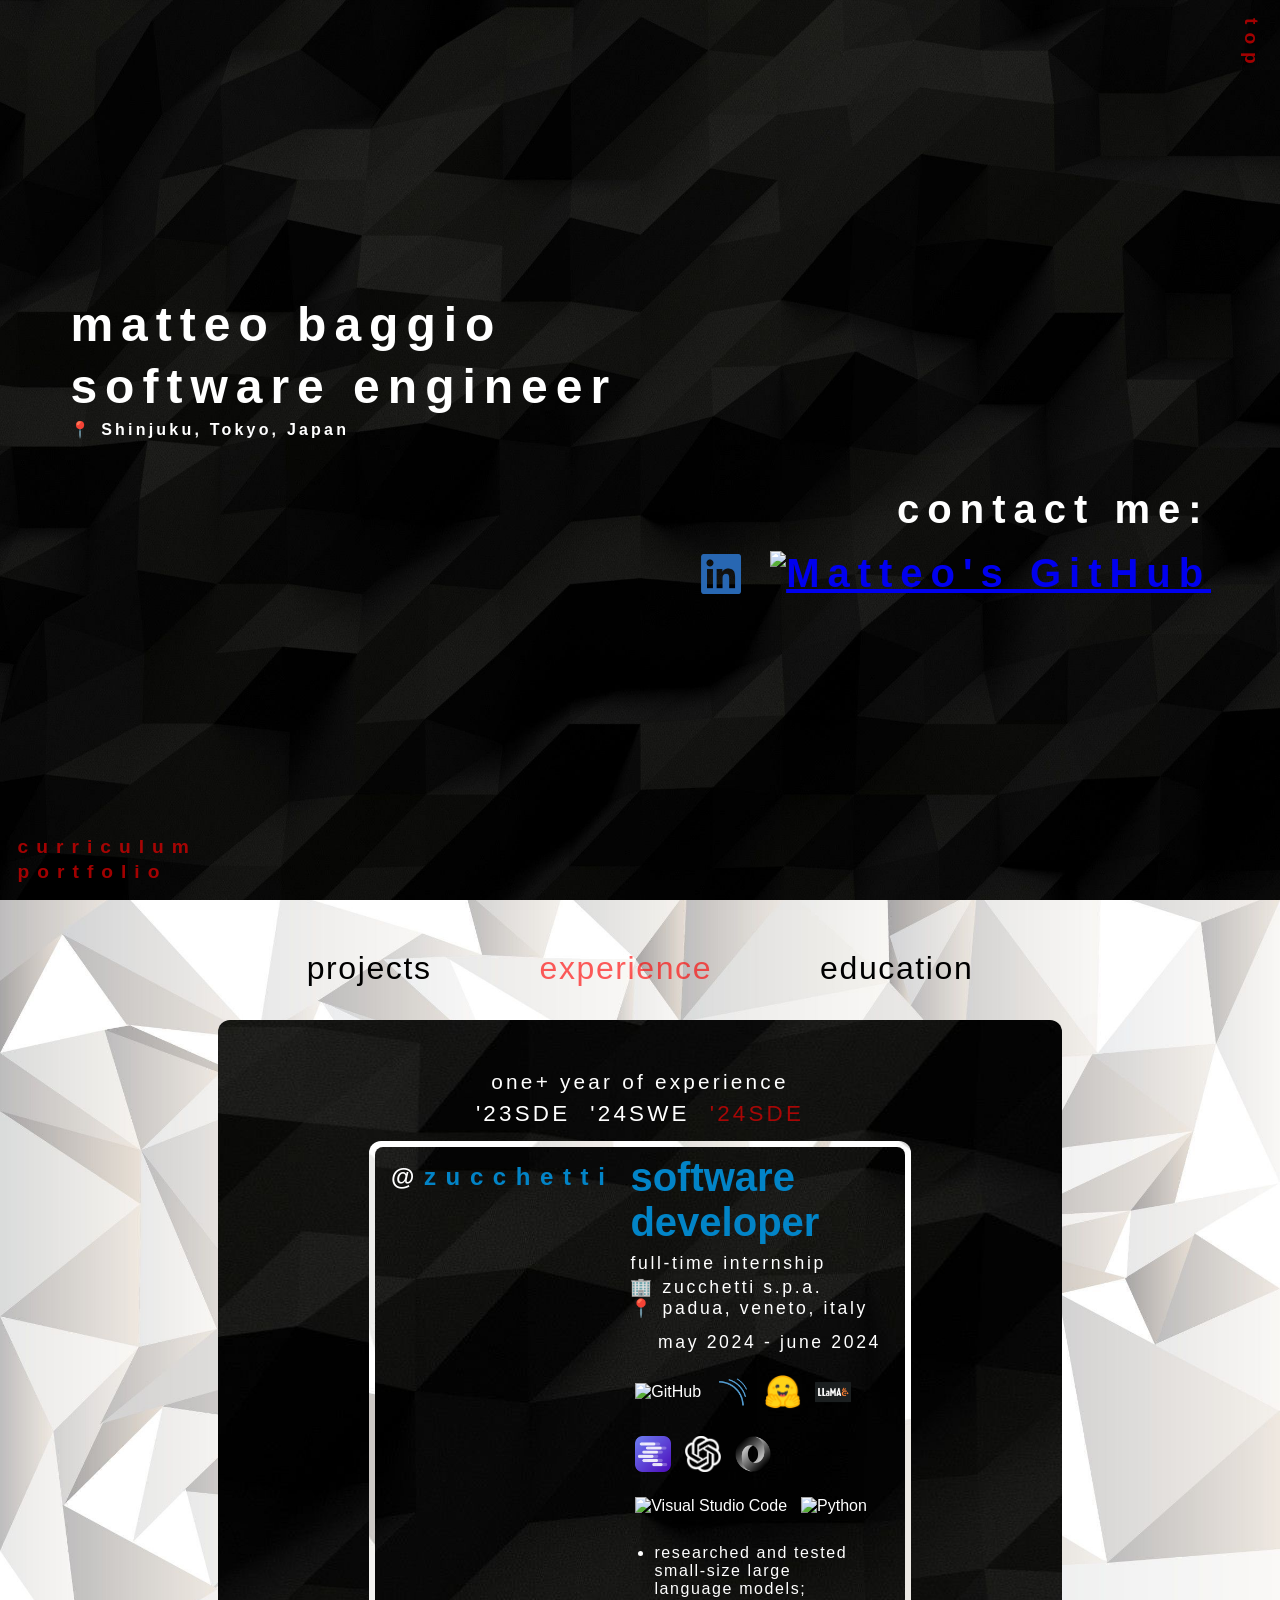
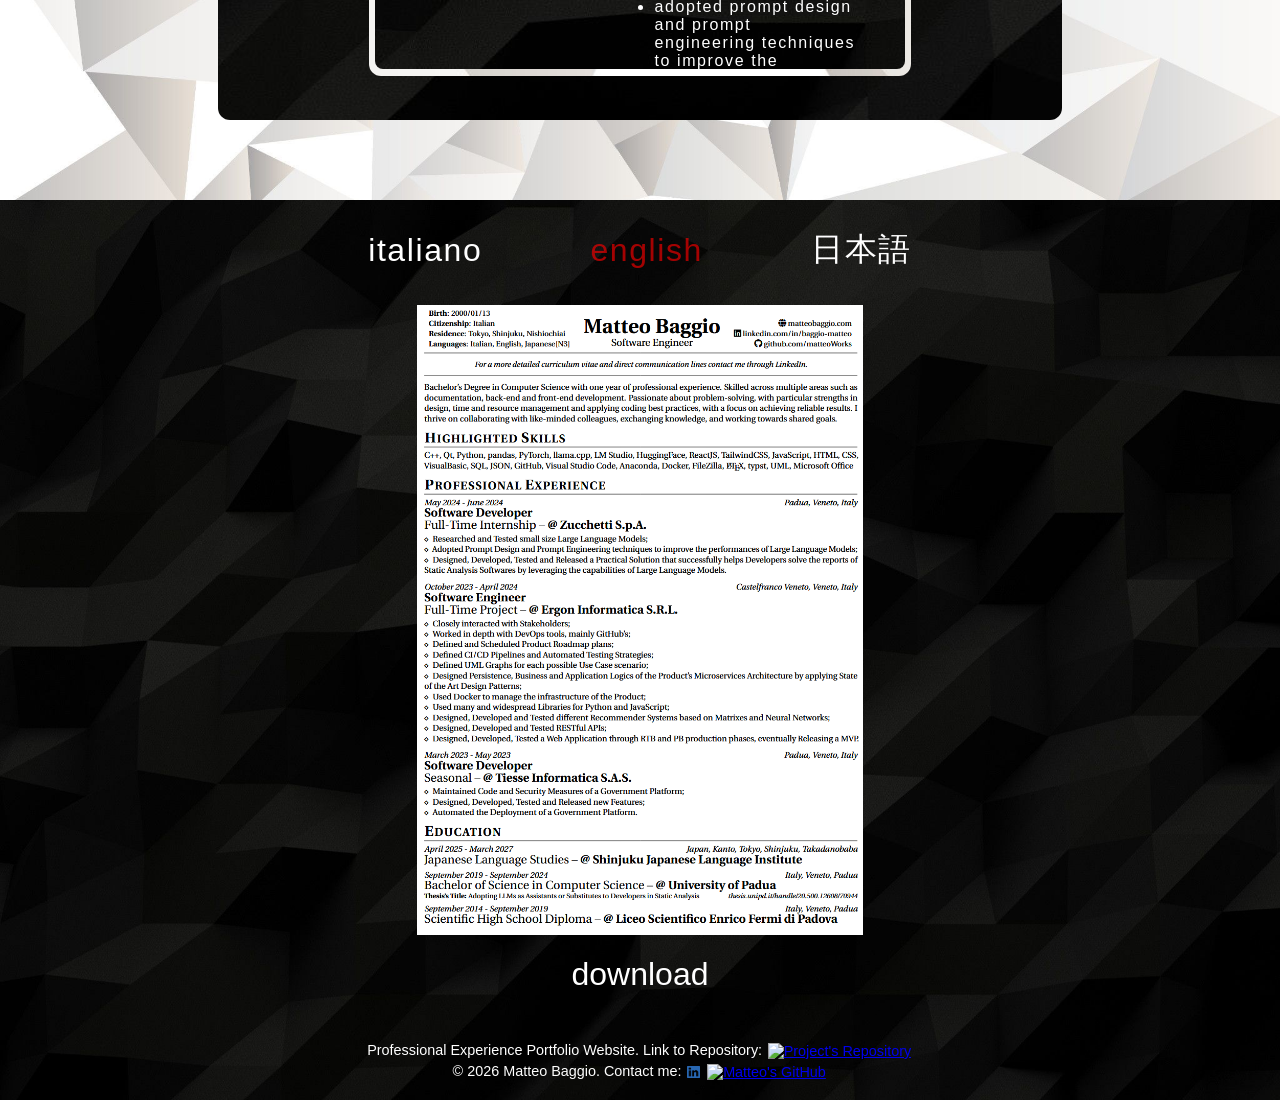
==== commit dd94f71b: "Edited "home.html"" ====
--- a/index.html
+++ b/index.html
@@ -4,6 +4,8 @@
         <meta charset="UTF-8">
         <meta name="viewport" content="width=device-width, initial-scale=1.0">
         <link rel="stylesheet" href="css/styles.css">
+
+        <link rel="preload" as="image" href="assets/backgrounds/background_landing.jpg">
         
         <title>Matteo Baggio</title>
         <link rel="icon" href="favicon.png">
@@ -20,7 +22,7 @@
                     <p>matteo baggio</p>
                     <p>software engineer</p>
                     <p style="font-size: 1rem; letter-spacing: 0.2rem;">&#x1F4CD; Shinjuku, Tokyo, Japan</p>
-                    <p style="font-size: 1rem; letter-spacing: 0.2rem;">&#x1F4CD; Padua, Italy</p>
+                    <!--<p style="font-size: 1rem; letter-spacing: 0.2rem;">&#x1F4CD; Padua, Italy</p>-->
                     <!--<p style="font-size: 1rem; letter-spacing: 0.2rem;">speak <img style="width: 20px; height: auto;" src="assets/language/flag_italy.png" alt="Italian"><img style="width: 20px; height: auto;" src="assets/language/flag_uk.png" alt="English"><img style="width: 20px; height: auto;" src="assets/language/flag_japan.png" alt="Japanese"></p>-->
                 </div>
                 <div class="right">
@@ -1007,12 +1009,13 @@
                                 <img src="assets/logoAssets/logo_python_numpy.png" alt="NumPy" title="NumPy">
                                 <img src="assets/logoAssets/logo_python_pytorch.png" alt="PyTorch" title="PyTorch">
                                 <img src="assets/logoAssets/logo_gymnasium_night.png" alt="Gymnasium" title="Gymnasium">
+                                <img src="assets/logoAssets/logo_huggingface.png" alt="HuggingFace" title="HuggingFace">
                             </p>
                             <p class="boxExperienceDetails">
                             </p>
                             <p class="boxOther" id="education_certificates_other" >
                                  <a style="color: #7c3aed;" href="https://udemy-certificate.s3.amazonaws.com/image/UC-ce2697ba-7b39-4828-9f07-9a21202affcd.jpg?v=1698341762000" target="_blank" rel="noopener noreferrer">certificate of completion &#40;may 26&#41;</a>
-                                 <a style="color: #7c3aed;" href="https://udemy-certificate.s3.amazonaws.com/image/UC-ce2697ba-7b39-4828-9f07-9a21202affcd.jpg?v=1698341762000" target="_blank" rel="noopener noreferrer">certificate of completion &#40;october 23&#41;</a>
+                                 <a style="color: #7c3aed;" href="assets/certificates/23_10_26 Udemy Certificate of Completion.pdf" target="_blank" rel="noopener noreferrer">certificate of completion &#40;october 23&#41;</a>
                                  <a style="color: #7c3aed;" href="https://github.com/matteoWorks/learningRepository/tree/main/AI%20A-Z%202026" target="_blank" rel="noopener noreferrer">link to learning repository</a>
                             </p>
                             <!-- END UDEMY 1 -->
--- a/css/styles.css
+++ b/css/styles.css
@@ -34,17 +34,17 @@
 }
 
 #landing { 
-    background: url('../assets/backgrounds/background_landing.jpg') no-repeat center center fixed;
+    background: url('../assets/backgrounds/background_landing.jpg') no-repeat center center;
     background-size: cover;
     color: white;
 }
 #portfolio { 
-    background: url('../assets/backgrounds/background_portfolio.jpg') no-repeat center center fixed;
+    background: url('../assets/backgrounds/background_portfolio.jpg') no-repeat center center;
     background-size: cover;
     color: #111111; 
 }
 #curriculum { 
-    background: url('../assets/backgrounds/background_curriculum.jpg') no-repeat center center fixed;
+    background: url('../assets/backgrounds/background_curriculum.jpg') no-repeat center center;
     background-size: cover;
     color: white;
 }
@@ -170,7 +170,7 @@
 }
 
 .portfolioBox {
-    background: url('../assets/backgrounds/background_portfolioBox.jpg') no-repeat center center fixed;
+    background: url('../assets/backgrounds/background_portfolioBox.jpg') no-repeat center center;
     color: white;
     border-radius: 12px;
 
@@ -232,7 +232,7 @@
 }
 
 .experienceBoxBorder {
-    background: url('../assets/backgrounds/background_portfolio.jpg') no-repeat center center fixed;
+    background: url('../assets/backgrounds/background_portfolio.jpg') no-repeat center center;
     border-radius: 12px;
 
     padding: 0.4rem;
@@ -246,7 +246,7 @@
     align-items: center;
 }
 .experienceBox {
-    background: url('../assets/backgrounds/background_portfolioBox.jpg') no-repeat center center fixed;
+    background: url('../assets/backgrounds/background_portfolioBox.jpg') no-repeat center center;
     color: white;
     border-radius: 8px;
 
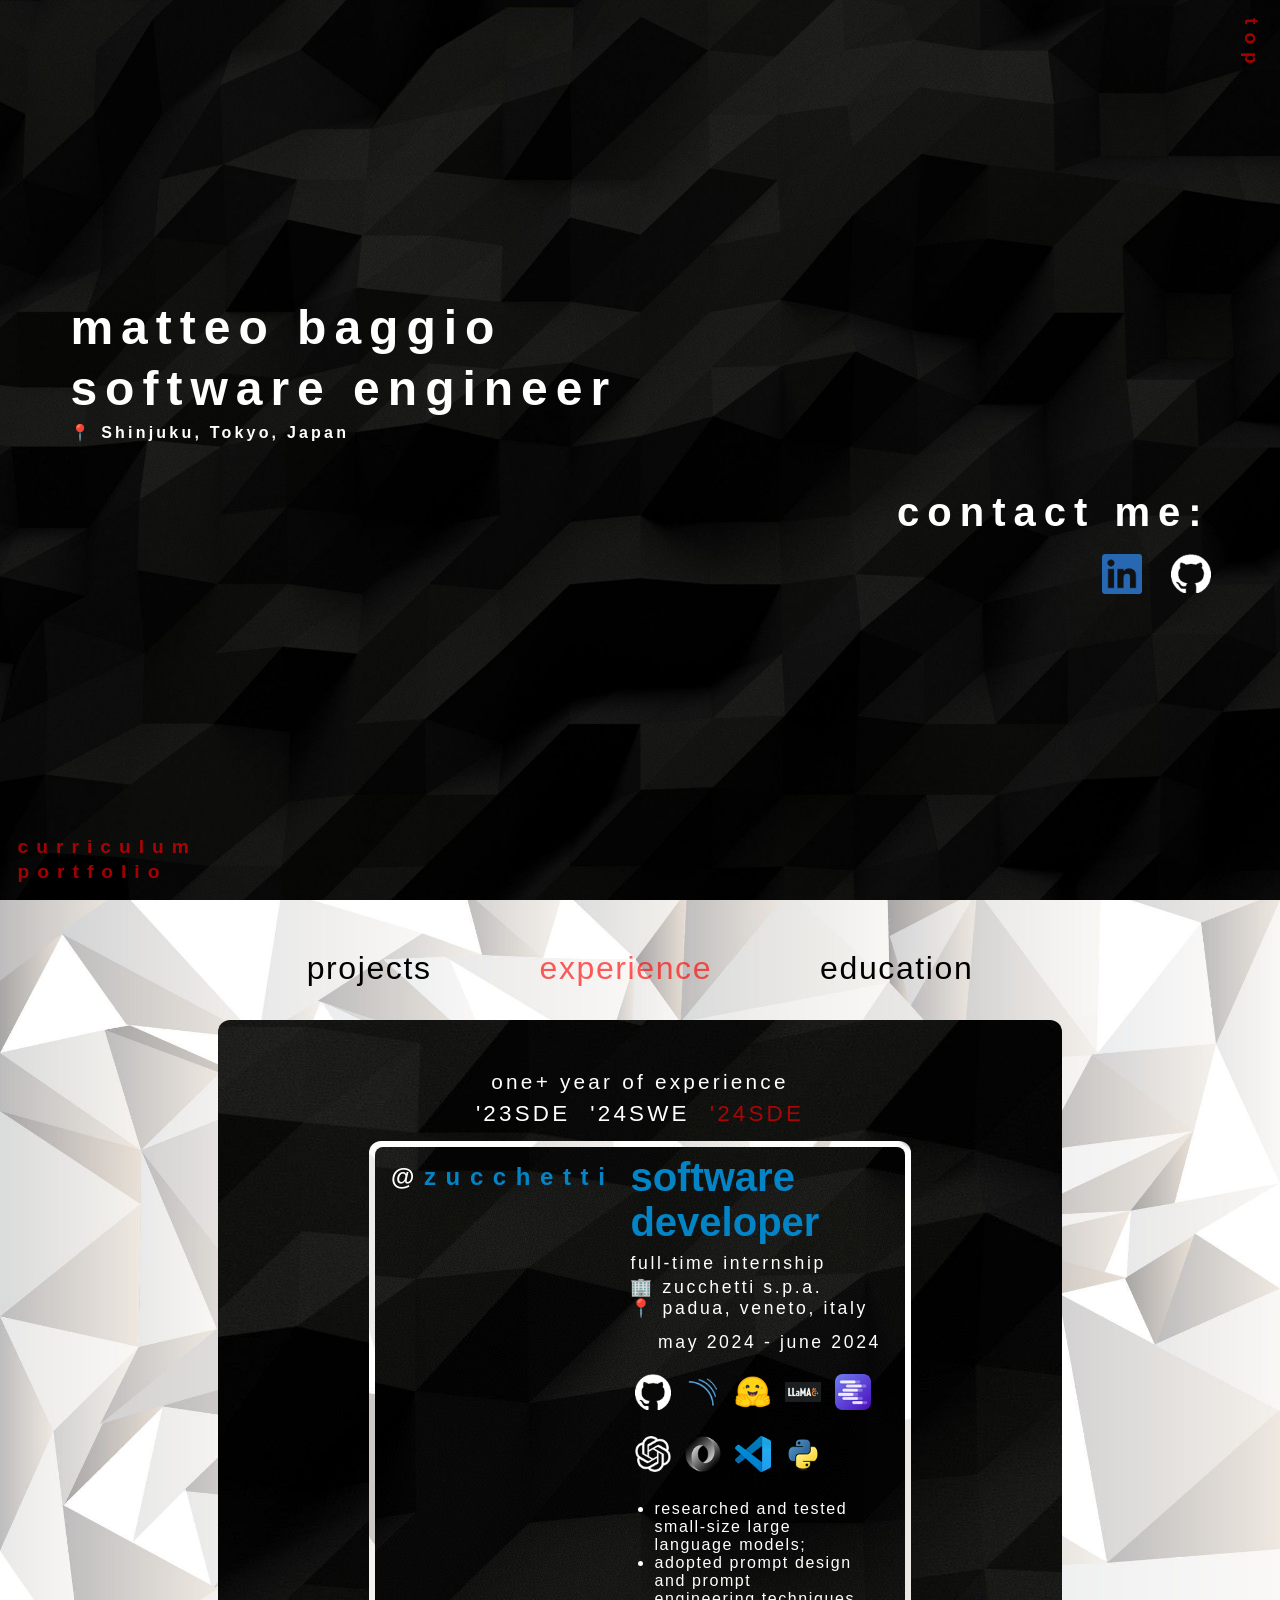
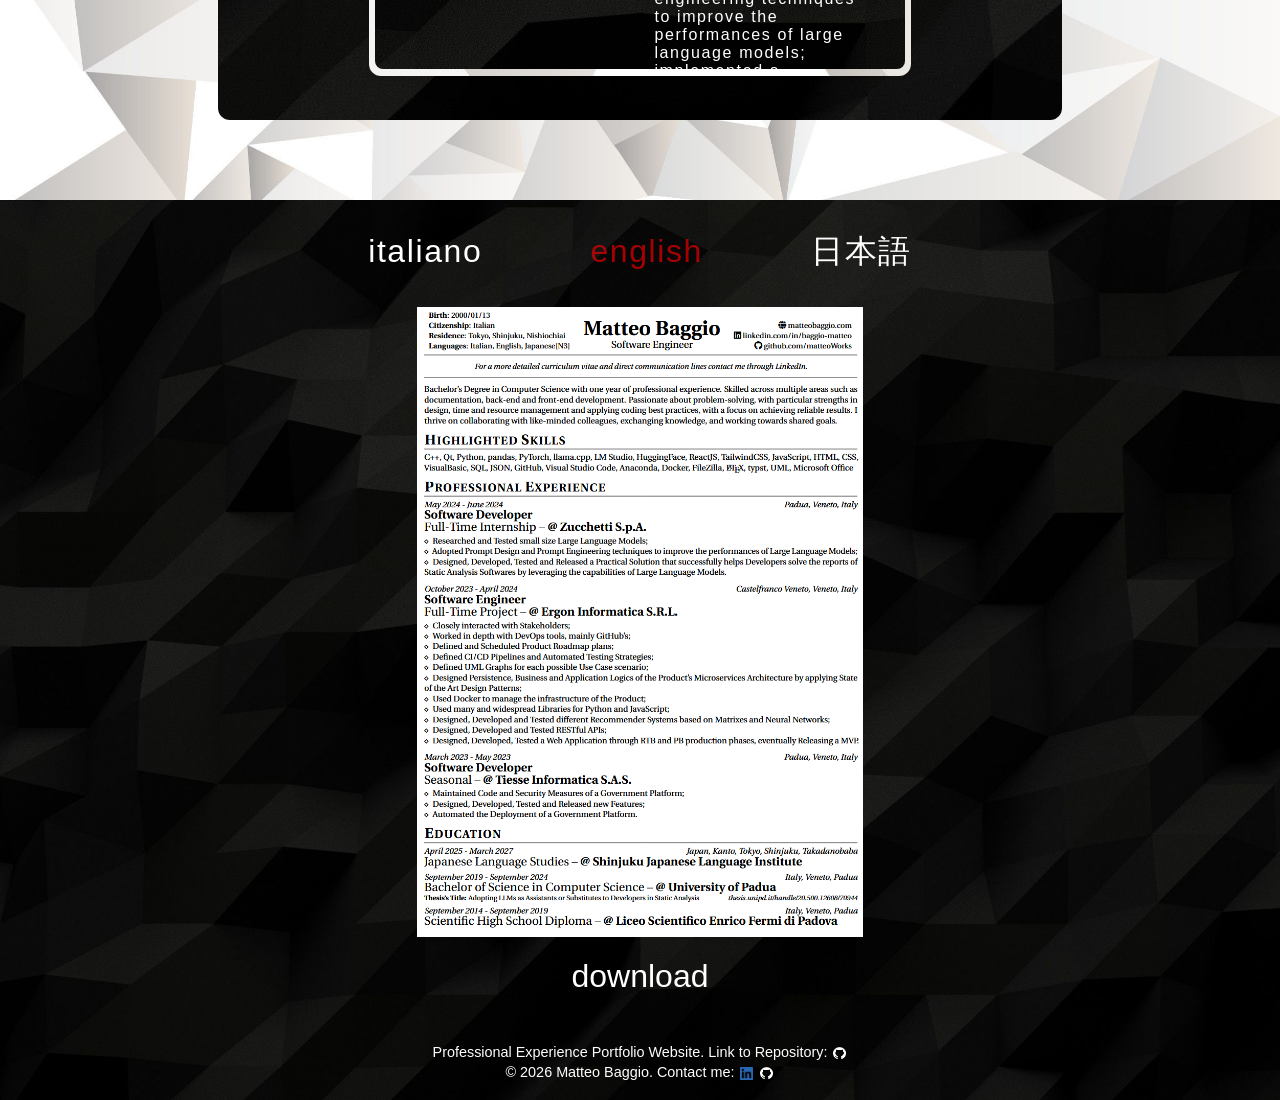
==== commit b0463a2d: "Edited Logos" ====
--- a/index.html
+++ b/index.html
@@ -4,8 +4,6 @@
         <meta charset="UTF-8">
         <meta name="viewport" content="width=device-width, initial-scale=1.0">
         <link rel="stylesheet" href="css/styles.css">
-
-        <link rel="preload" as="image" href="assets/backgrounds/background_landing.jpg">
         
         <title>Matteo Baggio</title>
         <link rel="icon" href="favicon.png">
@@ -27,7 +25,7 @@
                 </div>
                 <div class="right">
                     <p>contact me:</p>
-                    <a href="https://it.linkedin.com/in/baggio-matteo" target="_blank" rel="noopener noreferrer"><img src="assets/logoAssets/logo_linkedin.png" alt="Matteo's LinkedIn"></a>
+                    <a href="https://linkedin.com/in/baggio-matteo" target="_blank" rel="noopener noreferrer"><img src="assets/logoAssets/logo_linkedin.png" alt="Matteo's LinkedIn"></a>
                     <a href="https://github.com/matteoWorks" target="_blank" rel="noopener noreferrer"><img src="assets/logoAssets/logo_github_night.png" alt="Matteo's GitHub"></a>
                 </div>
             </div>
@@ -172,7 +170,7 @@
                                         implemented the connection and creation of a session through spotify apis;
                                     </li>
                                     <li class="boxDetailsListItem">
-                                        adopted prompt design and prompt engineering techniques to elicit large language model capabilities and obtain a suggested playlist from an image;
+                                        adopted prompt design and prompt engineering techniques to elicit large language model capabilities and obtain a suggested playlist from an image (unoptimized);
                                     </li>
                                     <li class="boxDetailsListItem">
                                         kind of expensive token wise so cannot currently make an application :&rpar;
@@ -180,14 +178,15 @@
                                 </ul>
                             </p>
                             <div class="boxOther" id="projects_personal_other">
-                                <!--
                                 <h3 style="color: #7c3aed;">demo video :&rpar;</h3>
                                 <video controls>
-                                    <source src="assets/other/p_llm25_demo.mov" type="video/quicktime">
+                                    <source src="assets/other/demo_goodTimes.mp4" type="video/quicktime">
                                     your browser does not support the video tag
                                 </video>
-                                -->
                             </div>
+                            <p class="boxOther" id="projects_personal_other">
+                                <a style="color: #7c3aed;" href="https://open.spotify.com/playlist/0t88yVJB0GFpUlAuuCXaZR?si=df4cf98b32484cbb" target="_blank" rel="noopener noreferrer">spotify result</a>
+                            </p>
                         </div>
                     </div>
                     <!-- END p LLM 25 -->
@@ -304,7 +303,7 @@
                     <!-- SWE ML 24 -->
                     <div class="experienceBox" id="swe_ml24">
                         <div class="boxCompanyName">
-                            @<span style="color: #22c55e;"><a href="https://www.tiesseinformatica.it/" target="_blank" rel="noopener noreferrer">ergon informatica</a></span>
+                            @<span style="color: #22c55e;"><a href="https://www.ergon.it/" target="_blank" rel="noopener noreferrer">ergon informatica</a></span>
                         </div>
                         <div class="boxExperienceContent">
                             <h1 class="boxExperienceTitle" style="color: #22c55e;">
@@ -992,7 +991,22 @@
                         </div>
                         -->
                         <div class="boxExperienceContent">
+                            <!-- JLPT 1 -->
+                            <h1 class="boxExperienceTitle" style="color: #e10015; font-size: 1.8rem;">
+                                日本語能力試験JLPTN3
+                            </h1>
+                            <p class="boxExperienceInfos">
+                                <span>&#x1F3DB;&#xFE0F; JEES</span>
+                                <span>&#x1F4CD; tokyo, kanto, japan</span>
+                                <span>july 2026</span>
+                            </p>
+                            <p class="boxSkillsImages">
+                                <img src="assets/language/flag_japan.png" alt="Japanese" title="Japanese Language">
+                                <img src="assets/language/logo_jlpt_night.png" alt="JLPT" title="JLPTN3">
+                            </p>
+                            <!-- END JLPT 1 -->
                             <!-- UDEMY 1 -->
+                            <hr>
                             <h1 class="boxExperienceTitle" style="color: #7c3aed; font-size: 1.8rem;">
                                 artificial intelligence a-z 2026
                             </h1>
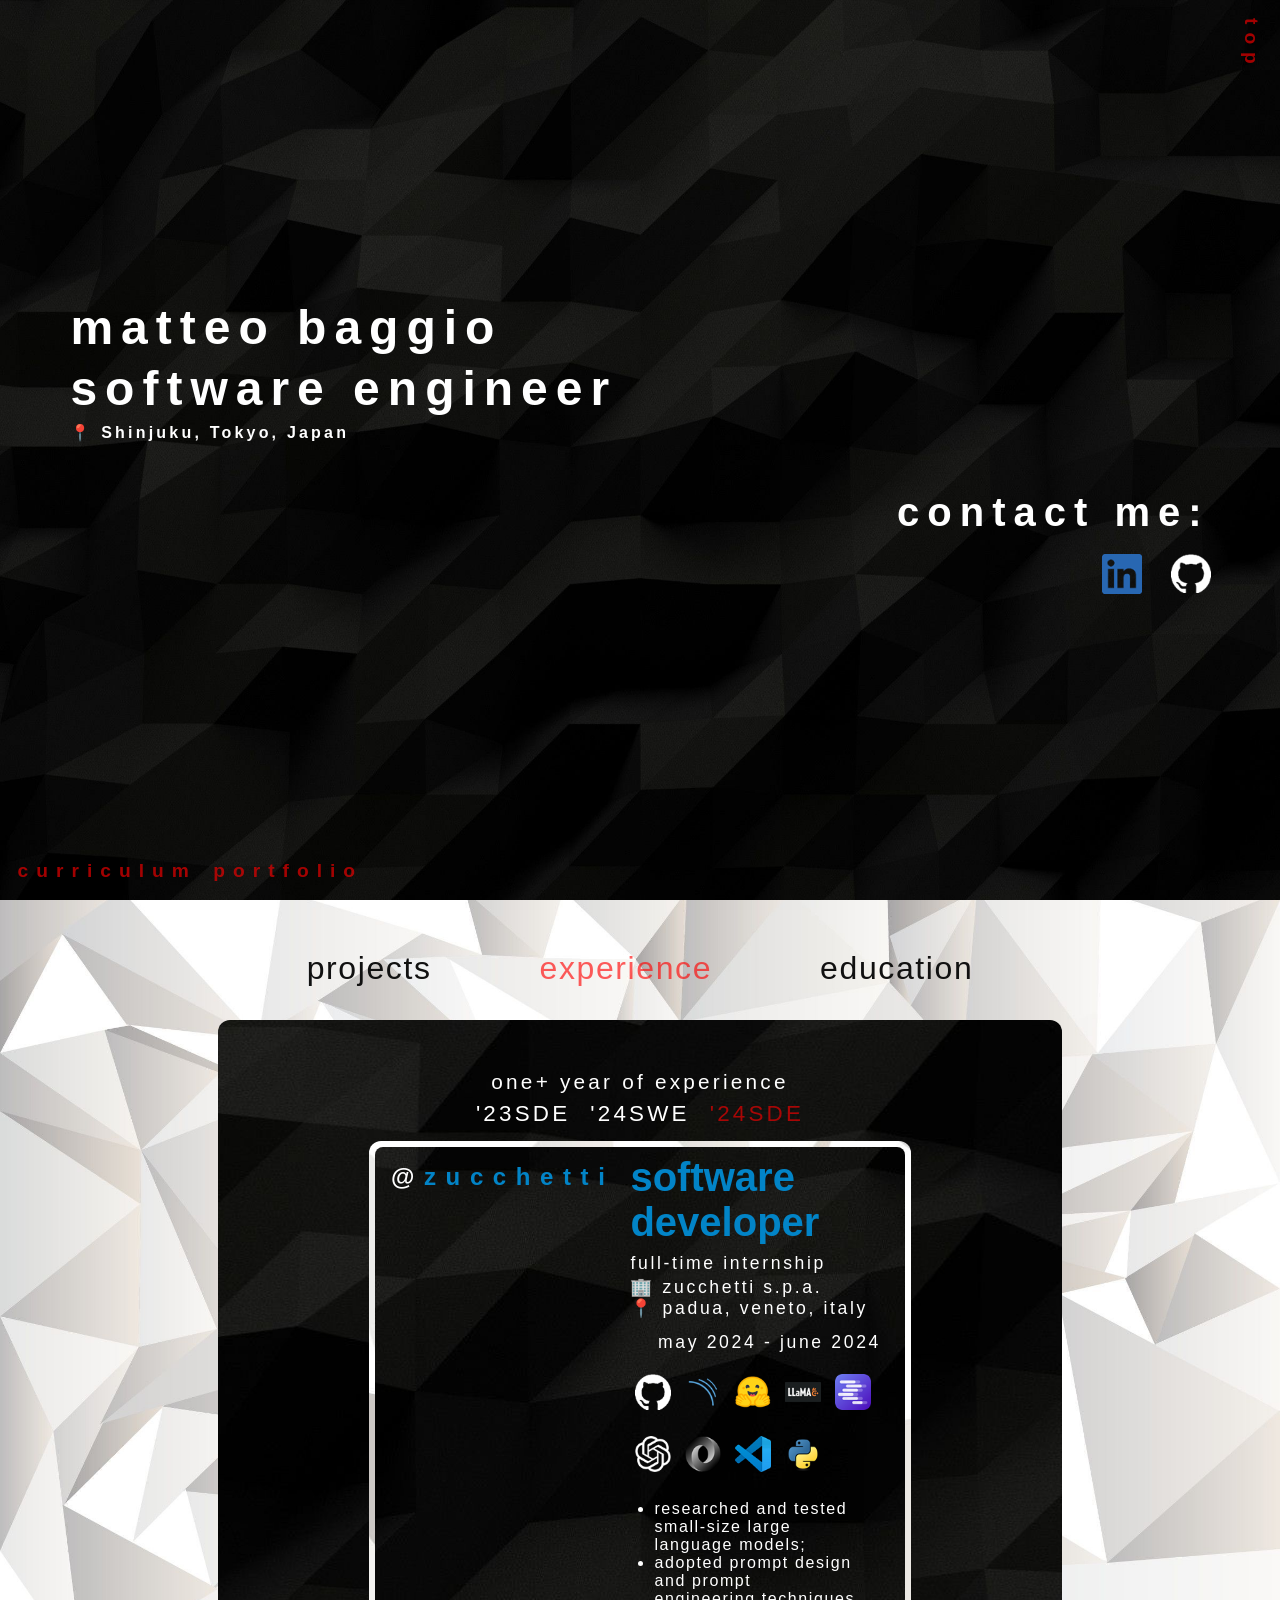
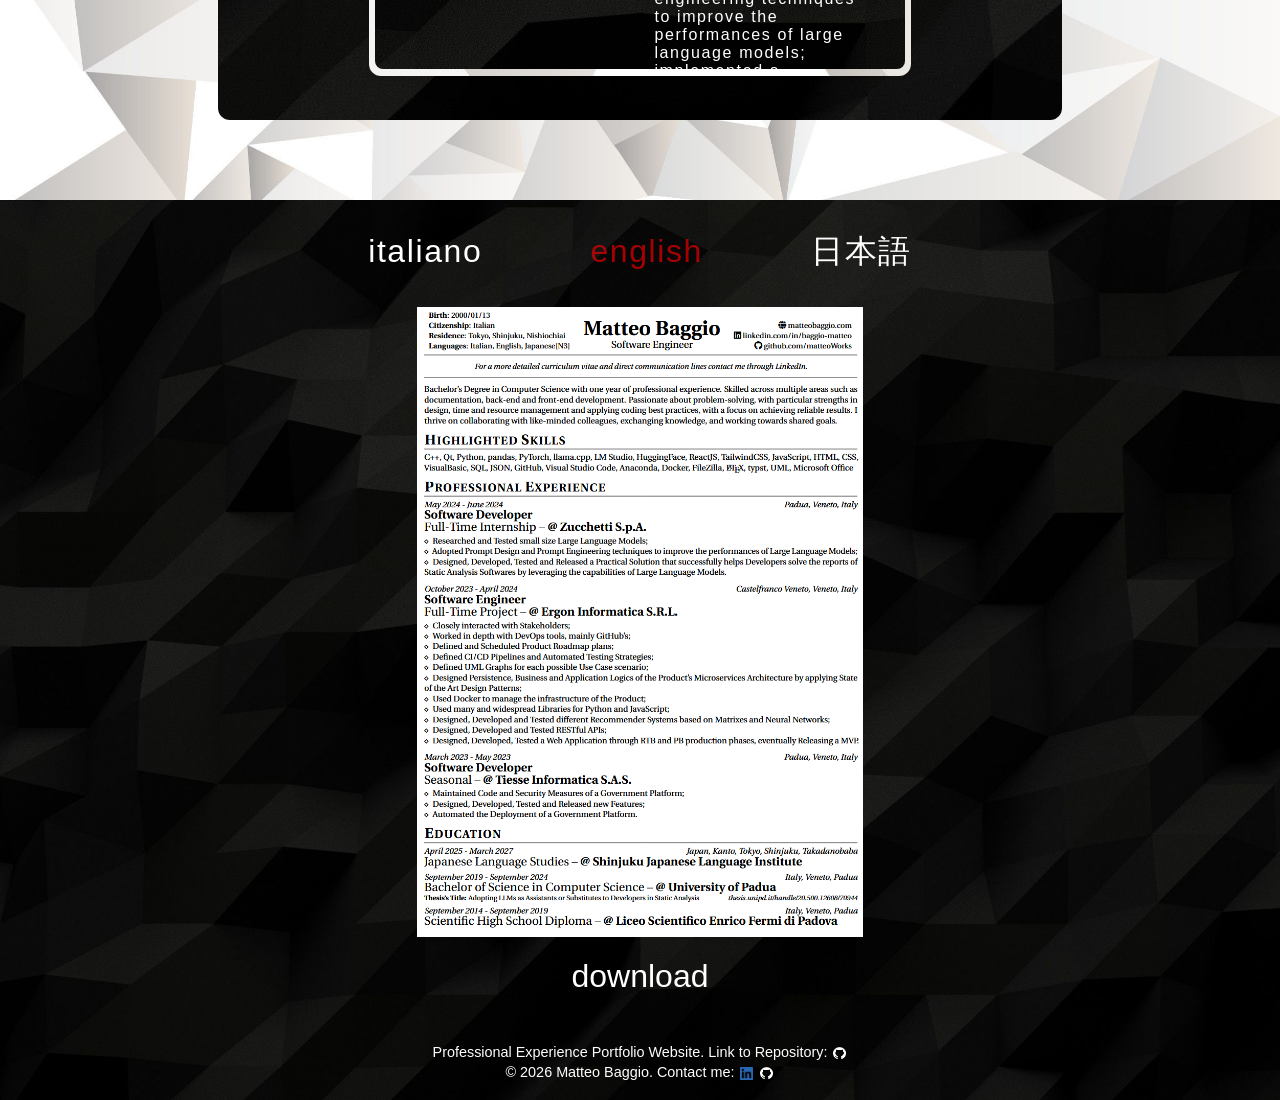
==== commit f706a1f3: "Edited "index.html", "style.css"" ====
--- a/index.html
+++ b/index.html
@@ -3,10 +3,14 @@
     <head>
         <meta charset="UTF-8">
         <meta name="viewport" content="width=device-width, initial-scale=1.0">
+        
+        <link rel="preload" as="image" href="assets/backgrounds/background_dark.jpg" type="image/jpeg">
+        <link rel="preload" as="image" href="assets/backgrounds/background_light.jpg" type="image/jpeg">
         <link rel="stylesheet" href="css/styles.css">
         
         <title>Matteo Baggio</title>
         <link rel="icon" href="favicon.png">
+
         <meta property="og:title" content="Matteo Baggio">
         <meta property="og:description" content="Portfolio Website">
         <meta property="og:url" content="https://matteobaggio.com">
@@ -1158,7 +1162,7 @@
             <a href="#landing">top</a>
         </div>
         <div id="navigation">
-            <a id="curriculumNavigation" href="#curriculum">curriculum</a><br>
+            <a id="curriculumNavigation" href="#curriculum">curriculum</a>
             <a id="portfolioNavigation" href="#portfolio">portfolio</a>
         </div>
         
--- a/css/styles.css
+++ b/css/styles.css
@@ -33,20 +33,20 @@
     scroll-snap-align: start;
 }
 
-#landing { 
-    background: url('../assets/backgrounds/background_landing.jpg') no-repeat center center;
+#landing,
+#curriculum { 
+    background: url('../assets/backgrounds/background_dark.jpg') no-repeat center center;
     background-size: cover;
-    color: white;
+    color: #ffffff;
+
+    overflow-y: hidden;
 }
 #portfolio { 
-    background: url('../assets/backgrounds/background_portfolio.jpg') no-repeat center center;
+    background: url('../assets/backgrounds/background_light.jpg') no-repeat center center;
     background-size: cover;
     color: #111111; 
-}
-#curriculum { 
-    background: url('../assets/backgrounds/background_curriculum.jpg') no-repeat center center;
-    background-size: cover;
-    color: white;
+
+    overflow-y: hidden;
 }
 
 /* INTRODUCTION */
@@ -155,7 +155,7 @@
     border: none;
     background: transparent;
     font-size: 2rem;
-    color: black;
+    color: #111111;
     margin: 0rem 3rem;
     letter-spacing: 0.1rem;
     /* hover */
@@ -170,8 +170,8 @@
 }
 
 .portfolioBox {
-    background: url('../assets/backgrounds/background_portfolioBox.jpg') no-repeat center center;
-    color: white;
+    background: url('../assets/backgrounds/background_dark.jpg') no-repeat center center;
+    color: #ffffff;
     border-radius: 12px;
 
     max-width: 800px;
@@ -193,7 +193,7 @@
 .portfolioBoxInfo {
     margin: 0.4rem;
     font-size: 1.3rem;
-    color: white;
+    color: #ffffff;
     letter-spacing: 0.2rem;
     /* hover */
     transition: transform 1.2s cubic-bezier(0.22, 1, 0.36, 1);
@@ -215,7 +215,7 @@
     border: none;
     background: transparent;
     font-size: 1.4rem;
-    color: white;
+    color: #ffffff;
     letter-spacing: 0.2rem;
     /* hover */
     transition: transform 1.2s cubic-bezier(0.22, 1, 0.36, 1);
@@ -232,7 +232,7 @@
 }
 
 .experienceBoxBorder {
-    background: url('../assets/backgrounds/background_portfolio.jpg') no-repeat center center;
+    background: url('../assets/backgrounds/background_light.jpg') no-repeat center center;
     border-radius: 12px;
 
     padding: 0.4rem;
@@ -246,8 +246,8 @@
     align-items: center;
 }
 .experienceBox {
-    background: url('../assets/backgrounds/background_portfolioBox.jpg') no-repeat center center;
-    color: white;
+    background: url('../assets/backgrounds/background_dark.jpg') no-repeat center center;
+    color: #ffffff;
     border-radius: 8px;
 
     padding: 0rem 1rem;
@@ -594,7 +594,7 @@
     margin-top: auto;
 }
 #curriculumButtons button {
-    color: white;
+    color: #ffffff;
 }
 #curriculumButtons button.active {
     color: #ff0000a2;
@@ -617,7 +617,7 @@
     border: none;
     background: transparent;
     font-size: 2rem;
-    color: white;
+    color: #ffffff;
     margin: 1rem 0rem;
     /* hover */
     transition: transform 1.2s cubic-bezier(0.22, 1, 0.36, 1);
@@ -633,7 +633,7 @@
     text-align: center;
     font-size: 0.9rem;
     margin: 1rem;
-    color: white;
+    color: #ffffff;
     margin-top: auto;
 }
 
@@ -664,15 +664,34 @@
     }
 
     #topNavigation {
-        writing-mode: horizontal-tb;
-        top: 0.5rem;
+        top: 0.9rem;
+        right: 0rem;
+        font-size: 0.9rem;
+    }
+    #topNavigation a:hover {
+        transform: none;
+        color: #ff1a1a;
     }
 
     #navigation {
-        writing-mode: horizontal-tb;
-        top: 0.5rem;
-        left: 0.5rem;
-    }
+        top: 0.8rem;
+        left: 0rem;
+        font-size: 0.9rem;
+
+        
+        height: 77vh;
+        display: flex;
+        flex-direction: row;
+        justify-content: space-between;
+    }
+    #navigation a{
+        display: inline-block;
+        margin: 0.05rem;
+    }
+    #navigation a:hover {
+        transform: none;
+        color: #ff1a1a;
+    } 
 
     #avigation a:hover {
         transform: scale(1.1) translateY(5px);
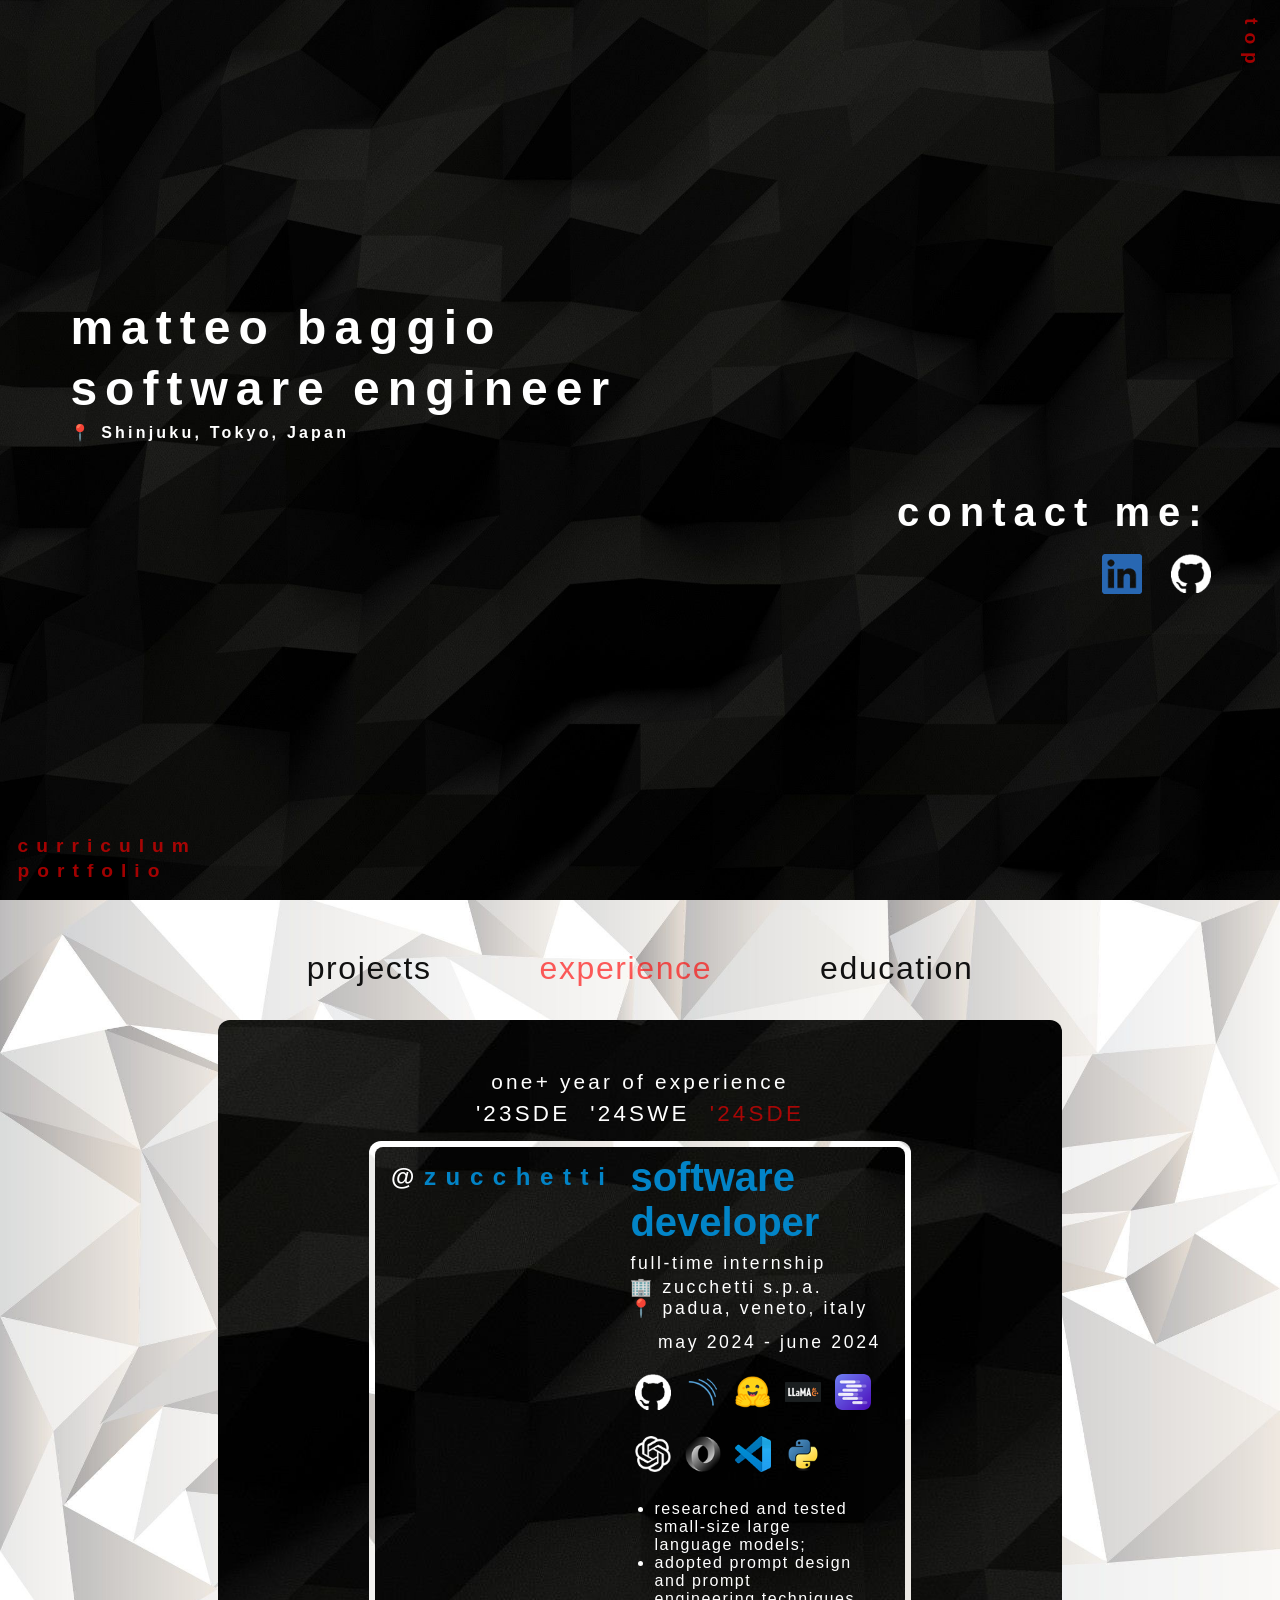
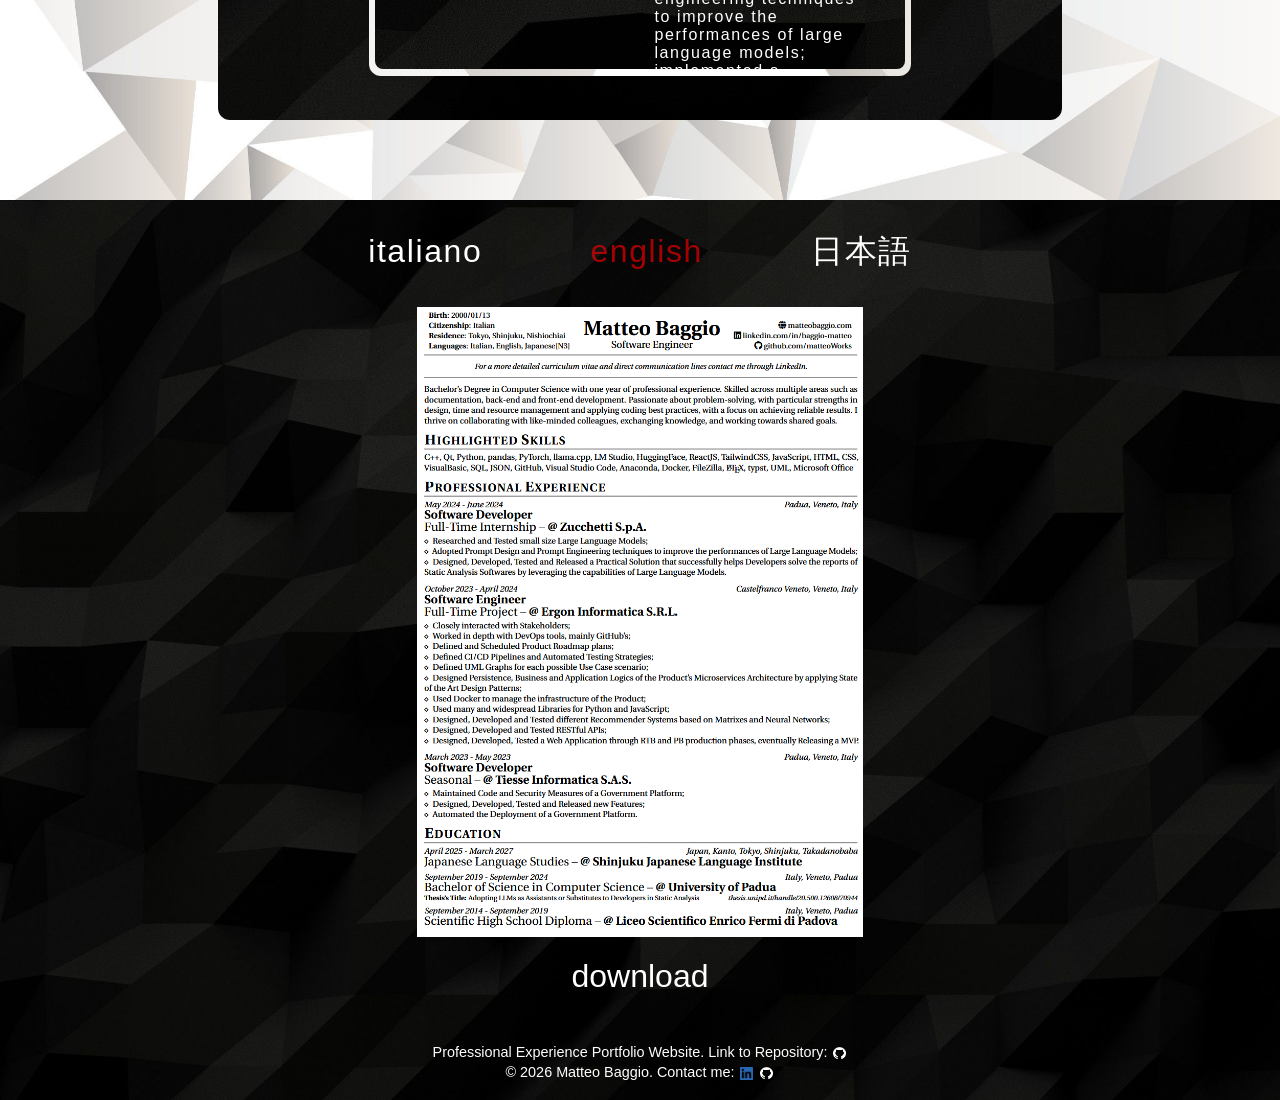
==== commit 25a0171b: "Edited "index.html", "style.css"" ====
--- a/index.html
+++ b/index.html
@@ -1162,7 +1162,7 @@
             <a href="#landing">top</a>
         </div>
         <div id="navigation">
-            <a id="curriculumNavigation" href="#curriculum">curriculum</a>
+            <a id="curriculumNavigation" href="#curriculum">curriculum</a><br class="mobileHidden">
             <a id="portfolioNavigation" href="#portfolio">portfolio</a>
         </div>
         
--- a/css/styles.css
+++ b/css/styles.css
@@ -664,8 +664,8 @@
     }
 
     #topNavigation {
-        top: 0.9rem;
-        right: 0rem;
+        top: 1rem;
+        right: -0.1rem;
         font-size: 0.9rem;
     }
     #topNavigation a:hover {
@@ -678,8 +678,7 @@
         left: 0rem;
         font-size: 0.9rem;
 
-        
-        height: 77vh;
+        height: 78vh;
         display: flex;
         flex-direction: row;
         justify-content: space-between;
@@ -691,10 +690,10 @@
     #navigation a:hover {
         transform: none;
         color: #ff1a1a;
-    } 
-
-    #avigation a:hover {
-        transform: scale(1.1) translateY(5px);
+    }
+
+    .mobileHidden {
+        display: none;
     }
 
     #introduction {
